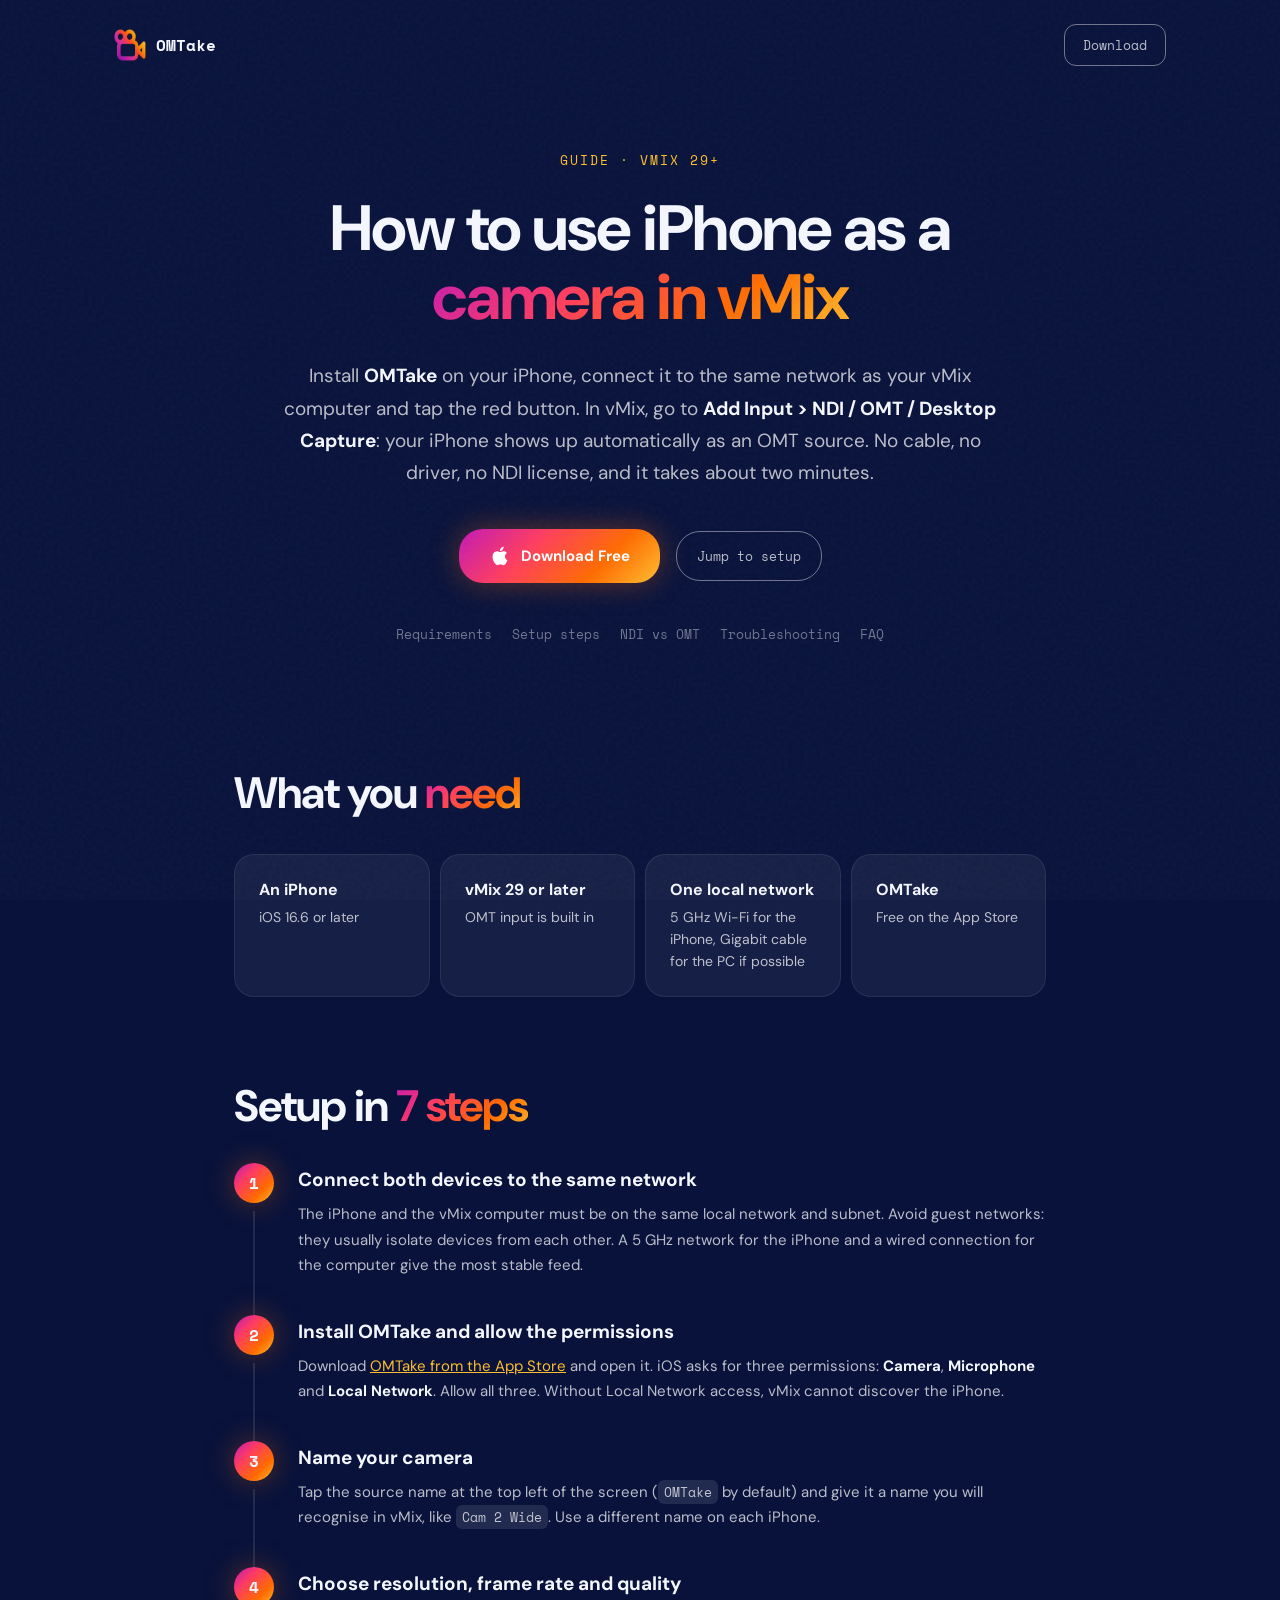
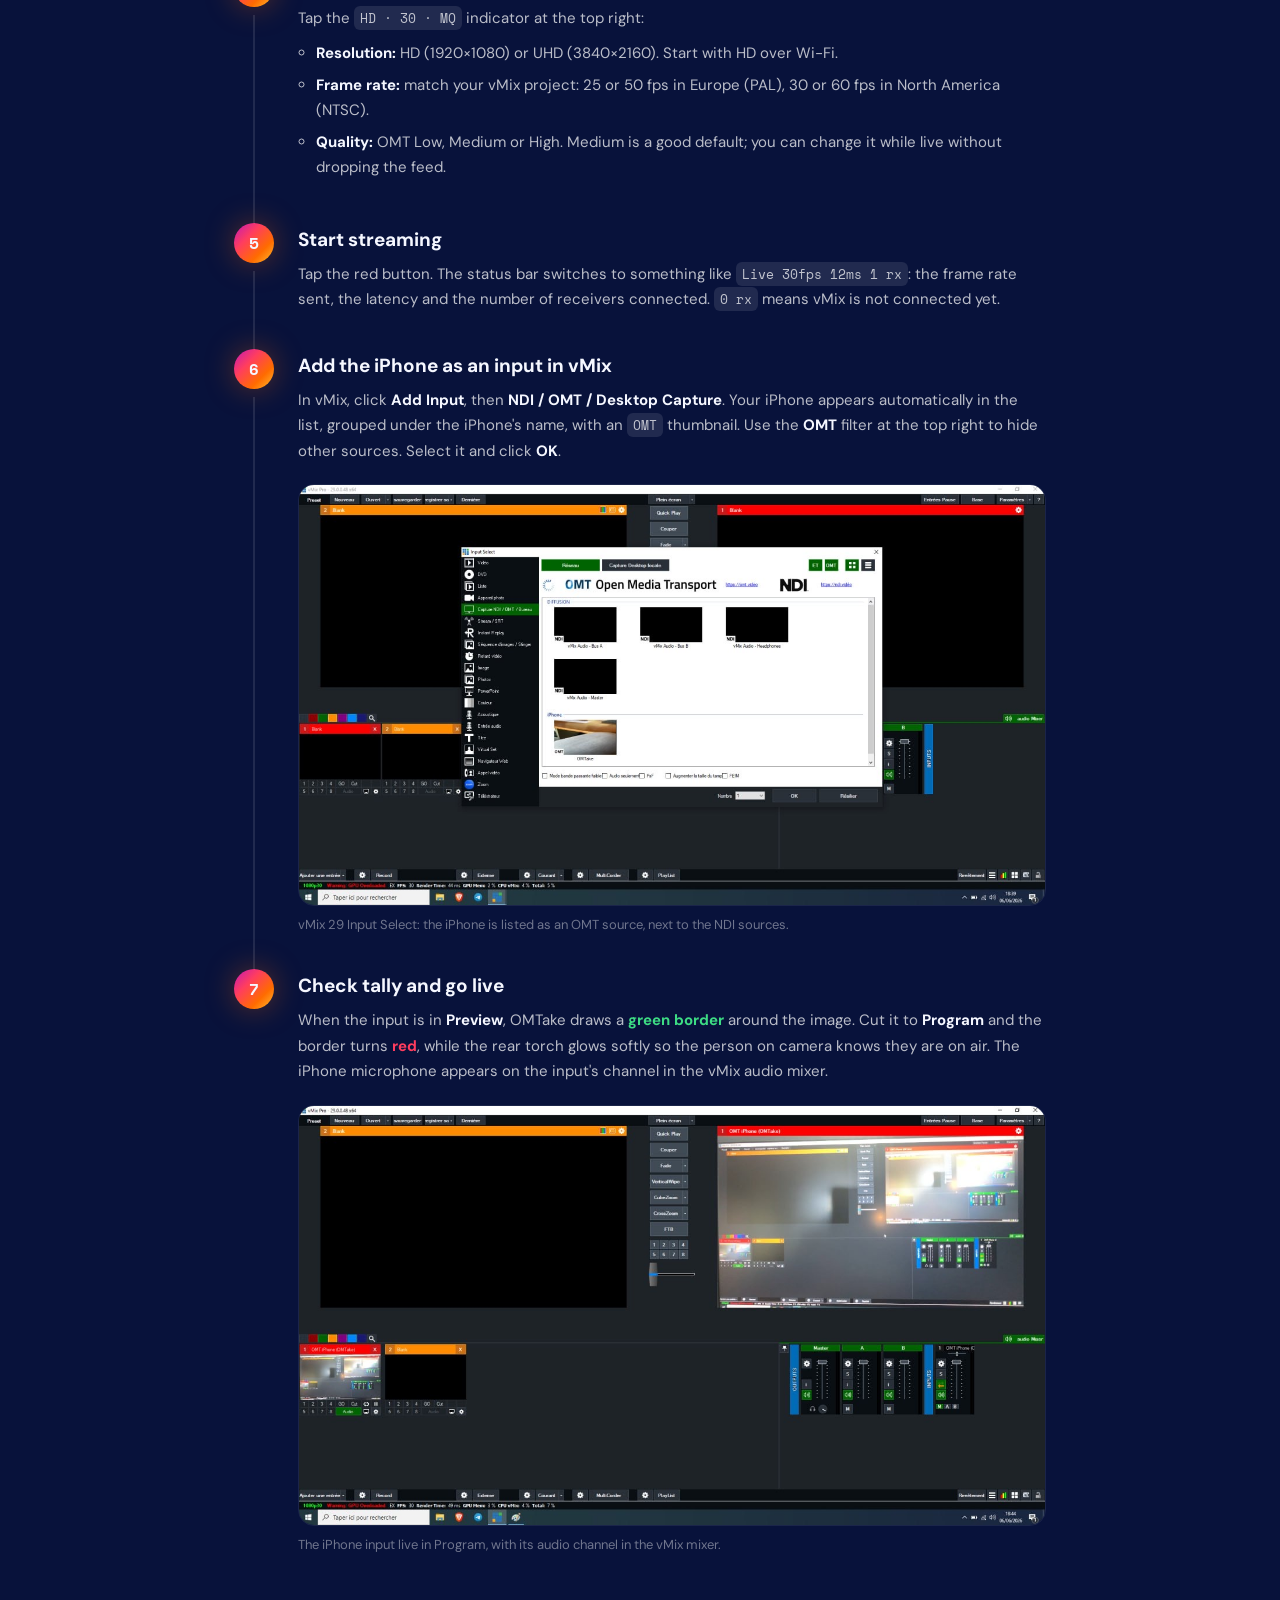
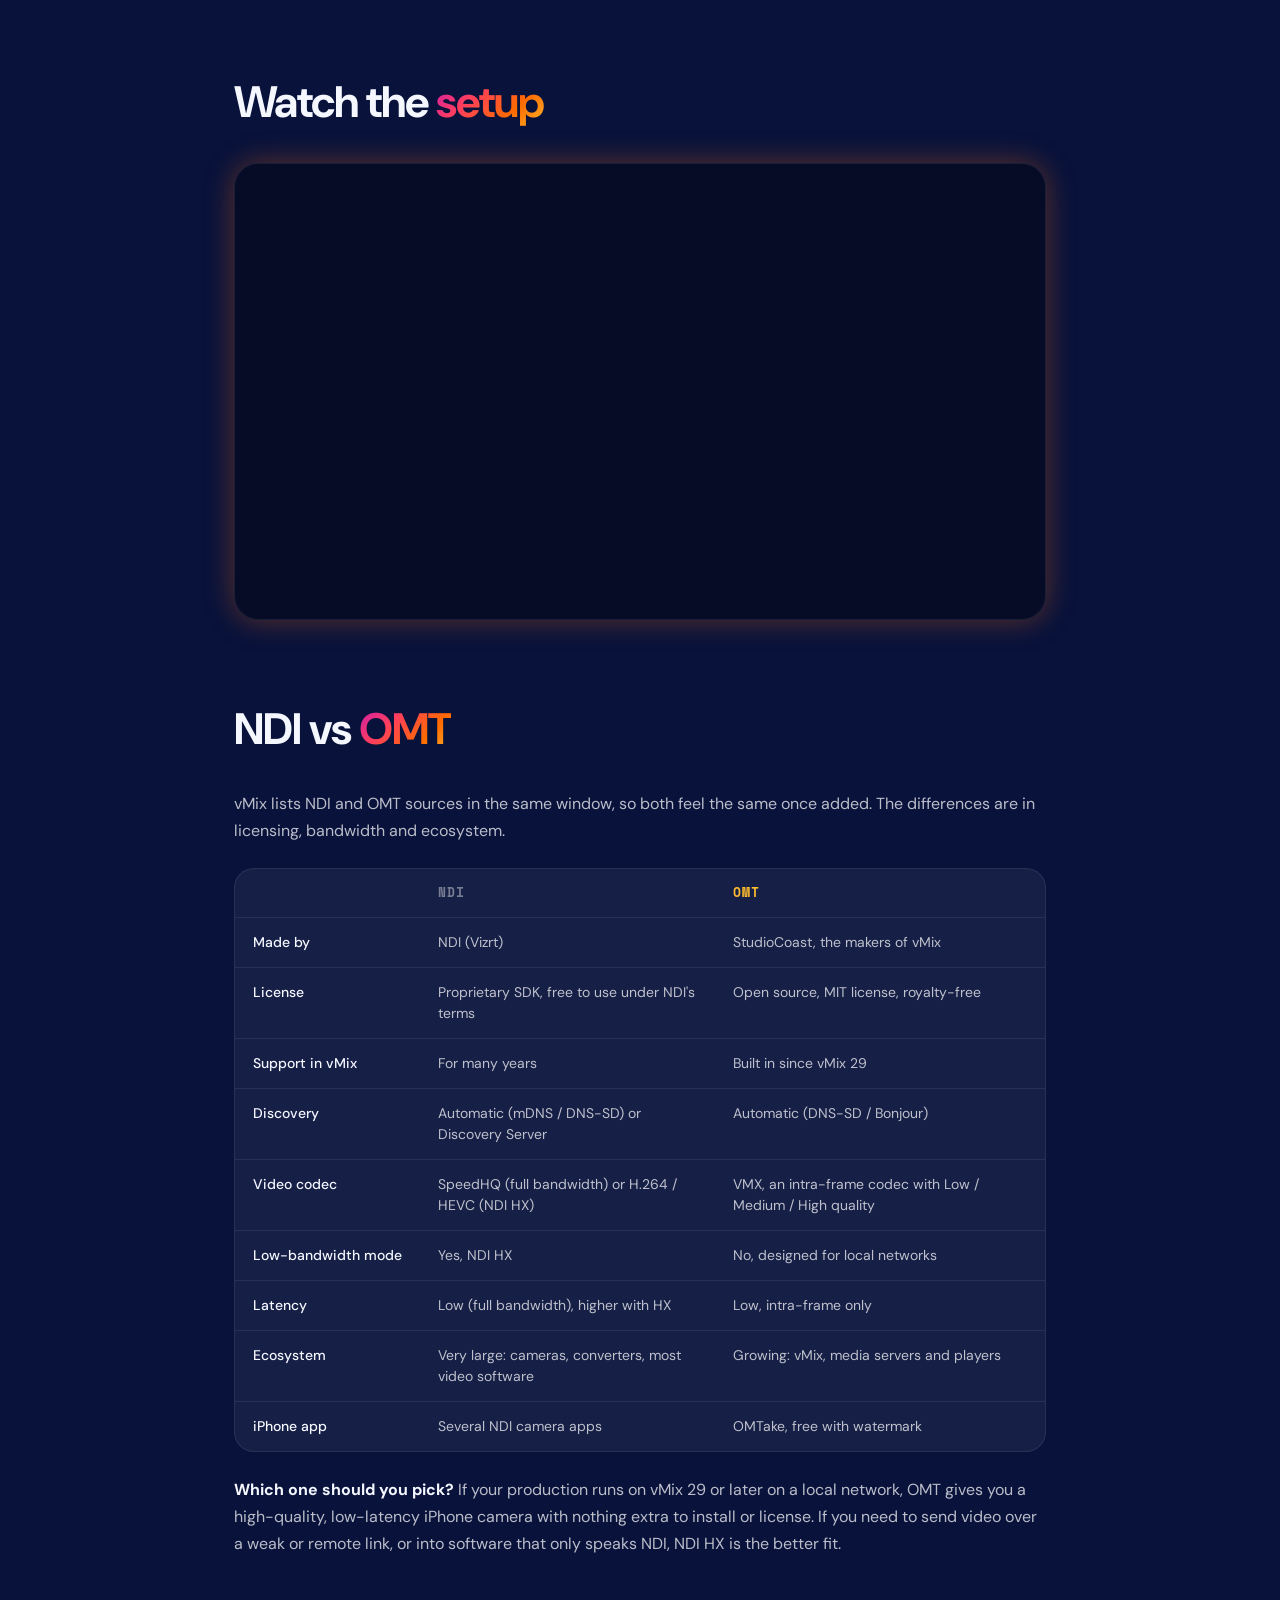
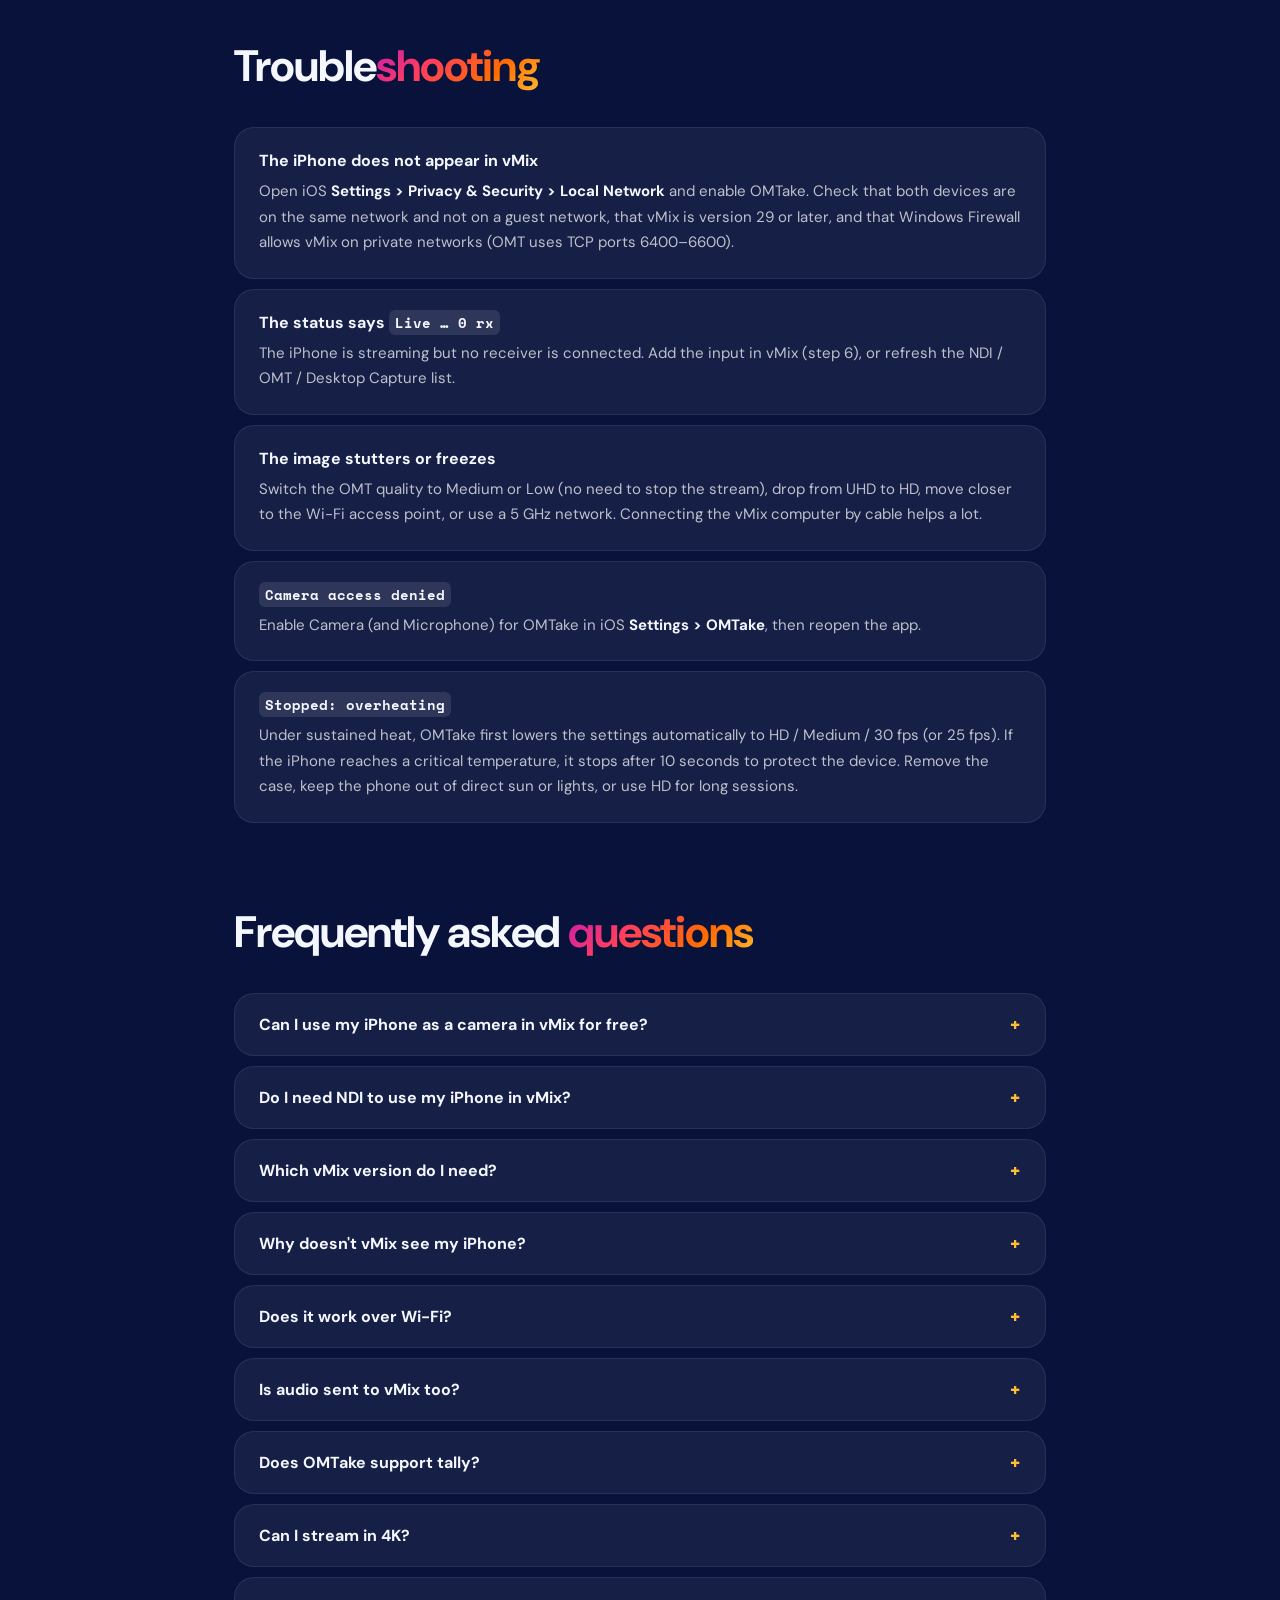
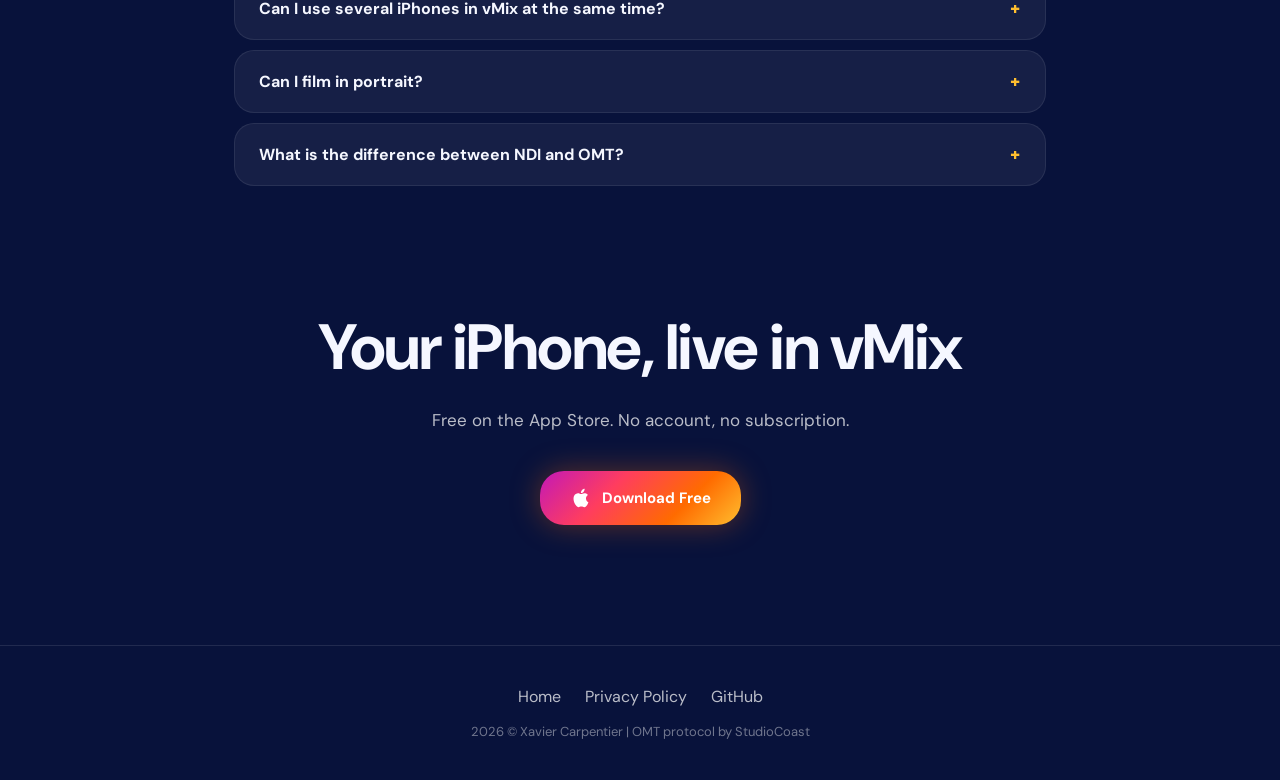
==== docs/how-to-use-iphone-as-camera-in-vmix/index.html @ b8e9586d "feat(seo): add 'how to use iPhone as a camera in vMix' guide page Setup steps, NDI vs OMT comparison" ====
<!DOCTYPE html>
<html lang="en">
<head>
    <meta charset="UTF-8">
    <meta name="viewport" content="width=device-width, initial-scale=1.0">
    <title>How to Use iPhone as a Camera in vMix (Wireless, OMT) — OMTake</title>
    <meta name="description" content="Step-by-step guide to use your iPhone as a wireless camera in vMix 29+ over OMT (Open Media Transport). Setup in 2 minutes, NDI vs OMT comparison, troubleshooting and FAQ.">
    <link rel="canonical" href="https://omtake.app/how-to-use-iphone-as-camera-in-vmix/">
    <link id="favicon" rel="icon" href="../icon_dark.png" type="image/png">

    <!-- Open Graph — LinkedIn, Facebook, WhatsApp, Slack. These crawlers do not
         execute JavaScript, so the tags must stay in the served HTML. -->
    <meta property="og:type" content="article">
    <meta property="og:site_name" content="OMTake">
    <meta property="og:locale" content="en_US">
    <meta property="og:url" content="https://omtake.app/how-to-use-iphone-as-camera-in-vmix/">
    <meta property="og:title" content="How to use iPhone as a camera in vMix">
    <meta property="og:description" content="Turn your iPhone into a wireless vMix camera over OMT in 2 minutes. Setup steps, NDI vs OMT comparison, troubleshooting and FAQ.">
    <meta property="og:image" content="https://omtake.app/images/vmix-add-input-omtake.jpg">
    <meta property="og:image:type" content="image/jpeg">
    <meta property="og:image:width" content="1280">
    <meta property="og:image:height" content="720">
    <meta property="og:image:alt" content="The vMix Input Select window listing the iPhone as an OMT source named OMTake.">

    <!-- Twitter / X -->
    <meta name="twitter:card" content="summary_large_image">
    <meta name="twitter:title" content="How to use iPhone as a camera in vMix">
    <meta name="twitter:description" content="Turn your iPhone into a wireless vMix camera over OMT in 2 minutes. Setup steps, NDI vs OMT comparison, troubleshooting and FAQ.">
    <meta name="twitter:image" content="https://omtake.app/images/vmix-add-input-omtake.jpg">
    <meta name="twitter:image:alt" content="The vMix Input Select window listing the iPhone as an OMT source named OMTake.">

    <link rel="preconnect" href="https://fonts.googleapis.com">
    <link href="https://fonts.googleapis.com/css2?family=DM+Sans:ital,wght@0,400;0,500;0,700&family=Space+Mono:wght@400;700&display=swap" rel="stylesheet">
    <link rel="stylesheet" href="../styles.css">

    <script type="application/ld+json">
    {
        "@context": "https://schema.org",
        "@graph": [
            {
                "@type": "HowTo",
                "name": "How to use iPhone as a camera in vMix",
                "description": "Use an iPhone as a wireless camera input in vMix 29 or later with the OMTake app and the OMT (Open Media Transport) protocol.",
                "totalTime": "PT2M",
                "supply": [
                    { "@type": "HowToSupply", "name": "iPhone running iOS 16.6 or later" },
                    { "@type": "HowToSupply", "name": "Windows PC running vMix 29 or later" },
                    { "@type": "HowToSupply", "name": "A local network shared by both devices" }
                ],
                "tool": [
                    { "@type": "HowToTool", "name": "OMTake (free on the App Store)" }
                ],
                "step": [
                    { "@type": "HowToStep", "position": 1, "name": "Connect both devices to the same network", "text": "Put the iPhone and the vMix computer on the same local network. Use 5 GHz Wi-Fi for the iPhone and, ideally, a wired Gigabit connection for the computer." },
                    { "@type": "HowToStep", "position": 2, "name": "Install OMTake and allow permissions", "text": "Install OMTake from the App Store, open it and allow Camera, Microphone and Local Network access. Local Network access is required for vMix to see the iPhone." },
                    { "@type": "HowToStep", "position": 3, "name": "Name your camera", "text": "Tap the source name at the top left (OMTake by default) and give each iPhone a unique name, such as Cam 2 Wide." },
                    { "@type": "HowToStep", "position": 4, "name": "Choose resolution, frame rate and quality", "text": "Tap the HD · 30 · MQ indicator to pick HD or UHD, the frame rate matching your vMix project (25, 30, 50 or 60 fps), and the OMT quality (Low, Medium or High)." },
                    { "@type": "HowToStep", "position": 5, "name": "Start streaming", "text": "Tap the red button. The status bar shows Live with the current frame rate, latency and number of connected receivers." },
                    { "@type": "HowToStep", "position": 6, "name": "Add the iPhone as an input in vMix", "text": "In vMix, click Add Input, then NDI / OMT / Desktop Capture. The iPhone appears automatically as an OMT source under the iPhone's name. Select it and click OK." },
                    { "@type": "HowToStep", "position": 7, "name": "Check tally", "text": "Put the input in Preview: the iPhone shows a green border. Cut it to Program: the border turns red and the rear torch glows softly so the talent knows they are on air." }
                ]
            },
            {
                "@type": "FAQPage",
                "mainEntity": [
                    { "@type": "Question", "name": "Can I use my iPhone as a camera in vMix for free?", "acceptedAnswer": { "@type": "Answer", "text": "Yes. OMTake is free on the App Store with a small watermark, and OMT support is built into vMix 29 or later, so no extra driver or NDI tools are needed. A one-time €9.99 purchase removes the watermark." } },
                    { "@type": "Question", "name": "Do I need NDI to use my iPhone in vMix?", "acceptedAnswer": { "@type": "Answer", "text": "No. OMTake uses OMT (Open Media Transport), an open-source protocol built into vMix 29 and later. You add it from the same NDI / OMT / Desktop Capture menu, but nothing NDI-related needs to be installed." } },
                    { "@type": "Question", "name": "Which vMix version do I need?", "acceptedAnswer": { "@type": "Answer", "text": "vMix 29 or later. OMT input support arrived in vMix 29; earlier versions only list NDI sources." } },
                    { "@type": "Question", "name": "Why doesn't vMix see my iPhone?", "acceptedAnswer": { "@type": "Answer", "text": "In most cases Local Network access was denied for OMTake. Enable it in iOS Settings > Privacy & Security > Local Network. Also check that both devices are on the same network (not a guest network with client isolation), that vMix is version 29 or later, and that Windows Firewall allows vMix on private networks." } },
                    { "@type": "Question", "name": "Does it work over Wi-Fi?", "acceptedAnswer": { "@type": "Answer", "text": "Yes, OMTake streams over Wi-Fi. For a stable feed use a 5 GHz (or 6 GHz) network, keep the iPhone close to the access point, and connect the vMix computer with a cable. OMT is a high-quality, low-latency format, so it needs more bandwidth than compressed streaming." } },
                    { "@type": "Question", "name": "Is audio sent to vMix too?", "acceptedAnswer": { "@type": "Answer", "text": "Yes. The iPhone microphone is sent with the video and appears on the input's channel in the vMix audio mixer. You can mute it from the app." } },
                    { "@type": "Question", "name": "Does OMTake support tally?", "acceptedAnswer": { "@type": "Answer", "text": "Yes. The image gets a green border when the input is in Preview and a red border when it is in Program. In Program the rear torch also lights up at low intensity." } },
                    { "@type": "Question", "name": "Can I stream in 4K?", "acceptedAnswer": { "@type": "Answer", "text": "Yes, OMTake can send UHD (3840×2160) at 25, 30, 50 or 60 fps, plus a 24 fps cinema mode. HD (1920×1080) is recommended over Wi-Fi and for long sessions because it uses less bandwidth and keeps the iPhone cooler." } },
                    { "@type": "Question", "name": "Can I use several iPhones in vMix at the same time?", "acceptedAnswer": { "@type": "Answer", "text": "Yes. Install OMTake on each iPhone and give each one a unique source name. Every iPhone appears as its own OMT source in vMix." } },
                    { "@type": "Question", "name": "What is the difference between NDI and OMT?", "acceptedAnswer": { "@type": "Answer", "text": "Both are IP video protocols with automatic discovery on the local network. NDI is a proprietary SDK with a large ecosystem and a compressed HX mode for low bandwidth. OMT is open source under the MIT license, made by the vMix team, royalty-free and built into vMix 29 and later." } }
                ]
            },
            {
                "@type": "SoftwareApplication",
                "name": "OMTake",
                "operatingSystem": "iOS 16.6 or later",
                "applicationCategory": "MultimediaApplication",
                "url": "https://omtake.app/",
                "downloadUrl": "https://apps.apple.com/app/omtake/id6767678547",
                "offers": { "@type": "Offer", "price": "0", "priceCurrency": "EUR" }
            }
        ]
    }
    </script>
</head>
<body>

    <nav class="topnav">
        <a href="../" class="topnav-brand">
            <img src="../icon.png" alt="" width="32" height="32">
            OMTake
        </a>
        <a href="https://apps.apple.com/app/omtake/id6767678547" class="topnav-cta" target="blank">Download</a>
    </nav>

    <header class="guide-hero">
        <div class="guide-kicker">Guide · vMix 29+</div>
        <h1>How to use iPhone as a <span>camera in vMix</span></h1>
        <p class="guide-answer">
            Install <strong>OMTake</strong> on your iPhone, connect it to the same network as your vMix computer and tap the red button.
            In vMix, go to <strong>Add Input &gt; NDI / OMT / Desktop Capture</strong>: your iPhone shows up automatically as an OMT source.
            No cable, no driver, no NDI license, and it takes about two minutes.
        </p>
        <div class="cta-row guide-cta">
            <a href="https://apps.apple.com/app/omtake/id6767678547" class="cta-appstore" target="blank">
                <svg viewBox="0 0 24 24" fill="currentColor"><path d="M18.71 19.5c-.83 1.24-1.71 2.45-3.05 2.47-1.34.03-1.77-.79-3.29-.79-1.53 0-2 .77-3.27.82-1.31.05-2.3-1.32-3.14-2.53C4.25 17 2.94 12.45 4.7 9.39c.87-1.52 2.43-2.48 4.12-2.51 1.28-.02 2.5.87 3.29.87.78 0 2.26-1.07 3.8-.91.65.03 2.47.26 3.64 1.98-.09.06-2.17 1.28-2.15 3.81.03 3.02 2.65 4.03 2.68 4.04-.03.07-.42 1.44-1.38 2.83M13 3.5c.73-.83 1.94-1.46 2.94-1.5.13 1.17-.34 2.35-1.04 3.19-.69.85-1.83 1.51-2.95 1.42-.15-1.15.41-2.35 1.05-3.11z"/></svg>
                Download Free
            </a>
            <a href="#setup" class="cta-secondary">Jump to setup</a>
        </div>
        <ul class="guide-toc">
            <li><a href="#requirements">Requirements</a></li>
            <li><a href="#setup">Setup steps</a></li>
            <li><a href="#ndi-vs-omt">NDI vs OMT</a></li>
            <li><a href="#troubleshooting">Troubleshooting</a></li>
            <li><a href="#faq">FAQ</a></li>
        </ul>
    </header>

    <main class="guide">

        <section id="requirements" class="guide-section">
            <h2>What you <span>need</span></h2>
            <ul class="req-grid">
                <li><strong>An iPhone</strong><span>iOS 16.6 or later</span></li>
                <li><strong>vMix 29 or later</strong><span>OMT input is built in</span></li>
                <li><strong>One local network</strong><span>5 GHz Wi-Fi for the iPhone, Gigabit cable for the PC if possible</span></li>
                <li><strong>OMTake</strong><span>Free on the App Store</span></li>
            </ul>
        </section>

        <section id="setup" class="guide-section">
            <h2>Setup in <span>7 steps</span></h2>
            <ol class="steps">
                <li>
                    <h3>Connect both devices to the same network</h3>
                    <p>The iPhone and the vMix computer must be on the same local network and subnet. Avoid guest networks: they usually isolate devices from each other. A 5 GHz network for the iPhone and a wired connection for the computer give the most stable feed.</p>
                </li>
                <li>
                    <h3>Install OMTake and allow the permissions</h3>
                    <p>Download <a href="https://apps.apple.com/app/omtake/id6767678547" target="blank">OMTake from the App Store</a> and open it. iOS asks for three permissions: <strong>Camera</strong>, <strong>Microphone</strong> and <strong>Local Network</strong>. Allow all three. Without Local Network access, vMix cannot discover the iPhone.</p>
                </li>
                <li>
                    <h3>Name your camera</h3>
                    <p>Tap the source name at the top left of the screen (<code>OMTake</code> by default) and give it a name you will recognise in vMix, like <code>Cam 2 Wide</code>. Use a different name on each iPhone.</p>
                </li>
                <li>
                    <h3>Choose resolution, frame rate and quality</h3>
                    <p>Tap the <code>HD · 30 · MQ</code> indicator at the top right:</p>
                    <ul>
                        <li><strong>Resolution:</strong> HD (1920×1080) or UHD (3840×2160). Start with HD over Wi-Fi.</li>
                        <li><strong>Frame rate:</strong> match your vMix project: 25 or 50 fps in Europe (PAL), 30 or 60 fps in North America (NTSC).</li>
                        <li><strong>Quality:</strong> OMT Low, Medium or High. Medium is a good default; you can change it while live without dropping the feed.</li>
                    </ul>
                </li>
                <li>
                    <h3>Start streaming</h3>
                    <p>Tap the red button. The status bar switches to something like <code>Live 30fps 12ms 1 rx</code>: the frame rate sent, the latency and the number of receivers connected. <code>0 rx</code> means vMix is not connected yet.</p>
                </li>
                <li>
                    <h3>Add the iPhone as an input in vMix</h3>
                    <p>In vMix, click <strong>Add Input</strong>, then <strong>NDI / OMT / Desktop Capture</strong>. Your iPhone appears automatically in the list, grouped under the iPhone's name, with an <code>OMT</code> thumbnail. Use the <strong>OMT</strong> filter at the top right to hide other sources. Select it and click <strong>OK</strong>.</p>
                    <figure class="shot">
                        <img src="../images/vmix-add-input-omtake.jpg" width="1280" height="720" loading="lazy" alt="The vMix Input Select window on the NDI / OMT / Desktop Capture tab, with the iPhone listed as an OMT source named OMTake below the NDI sources.">
                        <figcaption>vMix 29 Input Select: the iPhone is listed as an OMT source, next to the NDI sources.</figcaption>
                    </figure>
                </li>
                <li>
                    <h3>Check tally and go live</h3>
                    <p>When the input is in <strong>Preview</strong>, OMTake draws a <span class="tally-green">green border</span> around the image. Cut it to <strong>Program</strong> and the border turns <span class="tally-red">red</span>, while the rear torch glows softly so the person on camera knows they are on air. The iPhone microphone appears on the input's channel in the vMix audio mixer.</p>
                    <figure class="shot">
                        <img src="../images/vmix-iphone-input-live.jpg" width="1280" height="720" loading="lazy" alt="vMix with the OMT iPhone input in Program, showing the live iPhone camera feed and its audio channel in the mixer.">
                        <figcaption>The iPhone input live in Program, with its audio channel in the vMix mixer.</figcaption>
                    </figure>
                </li>
            </ol>
        </section>

        <section class="guide-section">
            <h2>Watch the <span>setup</span></h2>
            <div class="video-frame">
                <iframe src="https://www.youtube-nocookie.com/embed/K84zS94XtDU"
                    title="OMTake demo: iPhone as a camera in vMix"
                    loading="lazy"
                    allow="accelerometer; autoplay; clipboard-write; encrypted-media; gyroscope; picture-in-picture; web-share"
                    referrerpolicy="strict-origin-when-cross-origin"
                    allowfullscreen></iframe>
            </div>
        </section>

        <section id="ndi-vs-omt" class="guide-section">
            <h2>NDI vs <span>OMT</span></h2>
            <p class="section-intro">vMix lists NDI and OMT sources in the same window, so both feel the same once added. The differences are in licensing, bandwidth and ecosystem.</p>
            <div class="table-wrap">
                <table class="compare">
                    <thead>
                        <tr>
                            <th scope="col"></th>
                            <th scope="col">NDI</th>
                            <th scope="col">OMT</th>
                        </tr>
                    </thead>
                    <tbody>
                        <tr>
                            <th scope="row">Made by</th>
                            <td>NDI (Vizrt)</td>
                            <td>StudioCoast, the makers of vMix</td>
                        </tr>
                        <tr>
                            <th scope="row">License</th>
                            <td>Proprietary SDK, free to use under NDI's terms</td>
                            <td>Open source, MIT license, royalty-free</td>
                        </tr>
                        <tr>
                            <th scope="row">Support in vMix</th>
                            <td>For many years</td>
                            <td>Built in since vMix 29</td>
                        </tr>
                        <tr>
                            <th scope="row">Discovery</th>
                            <td>Automatic (mDNS / DNS-SD) or Discovery Server</td>
                            <td>Automatic (DNS-SD / Bonjour)</td>
                        </tr>
                        <tr>
                            <th scope="row">Video codec</th>
                            <td>SpeedHQ (full bandwidth) or H.264 / HEVC (NDI HX)</td>
                            <td>VMX, an intra-frame codec with Low / Medium / High quality</td>
                        </tr>
                        <tr>
                            <th scope="row">Low-bandwidth mode</th>
                            <td>Yes, NDI HX</td>
                            <td>No, designed for local networks</td>
                        </tr>
                        <tr>
                            <th scope="row">Latency</th>
                            <td>Low (full bandwidth), higher with HX</td>
                            <td>Low, intra-frame only</td>
                        </tr>
                        <tr>
                            <th scope="row">Ecosystem</th>
                            <td>Very large: cameras, converters, most video software</td>
                            <td>Growing: vMix, media servers and players</td>
                        </tr>
                        <tr>
                            <th scope="row">iPhone app</th>
                            <td>Several NDI camera apps</td>
                            <td>OMTake, free with watermark</td>
                        </tr>
                    </tbody>
                </table>
            </div>
            <p class="section-note"><strong>Which one should you pick?</strong> If your production runs on vMix 29 or later on a local network, OMT gives you a high-quality, low-latency iPhone camera with nothing extra to install or license. If you need to send video over a weak or remote link, or into software that only speaks NDI, NDI HX is the better fit.</p>
        </section>

        <section id="troubleshooting" class="guide-section">
            <h2>Trouble<span>shooting</span></h2>
            <dl class="trouble">
                <div>
                    <dt>The iPhone does not appear in vMix</dt>
                    <dd>Open iOS <strong>Settings &gt; Privacy &amp; Security &gt; Local Network</strong> and enable OMTake. Check that both devices are on the same network and not on a guest network, that vMix is version 29 or later, and that Windows Firewall allows vMix on private networks (OMT uses TCP ports 6400–6600).</dd>
                </div>
                <div>
                    <dt>The status says <code>Live … 0 rx</code></dt>
                    <dd>The iPhone is streaming but no receiver is connected. Add the input in vMix (step 6), or refresh the NDI / OMT / Desktop Capture list.</dd>
                </div>
                <div>
                    <dt>The image stutters or freezes</dt>
                    <dd>Switch the OMT quality to Medium or Low (no need to stop the stream), drop from UHD to HD, move closer to the Wi-Fi access point, or use a 5 GHz network. Connecting the vMix computer by cable helps a lot.</dd>
                </div>
                <div>
                    <dt><code>Camera access denied</code></dt>
                    <dd>Enable Camera (and Microphone) for OMTake in iOS <strong>Settings &gt; OMTake</strong>, then reopen the app.</dd>
                </div>
                <div>
                    <dt><code>Stopped: overheating</code></dt>
                    <dd>Under sustained heat, OMTake first lowers the settings automatically to HD / Medium / 30 fps (or 25 fps). If the iPhone reaches a critical temperature, it stops after 10 seconds to protect the device. Remove the case, keep the phone out of direct sun or lights, or use HD for long sessions.</dd>
                </div>
            </dl>
        </section>

        <section id="faq" class="guide-section">
            <h2>Frequently asked <span>questions</span></h2>
            <div class="faq">
                <details>
                    <summary>Can I use my iPhone as a camera in vMix for free?</summary>
                    <p>Yes. OMTake is free on the App Store with a small watermark, and OMT support is built into vMix 29 or later, so no extra driver or NDI tools are needed. A one-time €9.99 purchase removes the watermark.</p>
                </details>
                <details>
                    <summary>Do I need NDI to use my iPhone in vMix?</summary>
                    <p>No. OMTake uses OMT (Open Media Transport), an open-source protocol built into vMix 29 and later. You add it from the same NDI / OMT / Desktop Capture menu, but nothing NDI-related needs to be installed.</p>
                </details>
                <details>
                    <summary>Which vMix version do I need?</summary>
                    <p>vMix 29 or later. OMT input support arrived in vMix 29; earlier versions only list NDI sources.</p>
                </details>
                <details>
                    <summary>Why doesn't vMix see my iPhone?</summary>
                    <p>In most cases Local Network access was denied for OMTake. Enable it in iOS <strong>Settings &gt; Privacy &amp; Security &gt; Local Network</strong>. Also check that both devices are on the same network (not a guest network with client isolation), that vMix is version 29 or later, and that Windows Firewall allows vMix on private networks.</p>
                </details>
                <details>
                    <summary>Does it work over Wi-Fi?</summary>
                    <p>Yes, OMTake streams over Wi-Fi. For a stable feed use a 5 GHz (or 6 GHz) network, keep the iPhone close to the access point, and connect the vMix computer with a cable. OMT is a high-quality, low-latency format, so it needs more bandwidth than compressed streaming.</p>
                </details>
                <details>
                    <summary>Is audio sent to vMix too?</summary>
                    <p>Yes. The iPhone microphone is sent with the video and appears on the input's channel in the vMix audio mixer. You can mute it from the app.</p>
                </details>
                <details>
                    <summary>Does OMTake support tally?</summary>
                    <p>Yes. The image gets a green border when the input is in Preview and a red border when it is in Program. In Program the rear torch also lights up at low intensity.</p>
                </details>
                <details>
                    <summary>Can I stream in 4K?</summary>
                    <p>Yes, OMTake can send UHD (3840×2160) at 25, 30, 50 or 60 fps, plus a 24 fps cinema mode. HD (1920×1080) is recommended over Wi-Fi and for long sessions because it uses less bandwidth and keeps the iPhone cooler.</p>
                </details>
                <details>
                    <summary>Can I use several iPhones in vMix at the same time?</summary>
                    <p>Yes. Install OMTake on each iPhone and give each one a unique source name. Every iPhone appears as its own OMT source in vMix.</p>
                </details>
                <details>
                    <summary>Can I film in portrait?</summary>
                    <p>Yes. OMTake works in portrait and landscape and tells vMix the orientation. In portrait, the image is sent in a 16:9 frame with black bars on the sides.</p>
                </details>
                <details>
                    <summary>What is the difference between NDI and OMT?</summary>
                    <p>Both are IP video protocols with automatic discovery on the local network. NDI is a proprietary SDK with a large ecosystem and a compressed HX mode for low bandwidth. OMT is open source under the MIT license, made by the vMix team, royalty-free and built into vMix 29 and later. See the <a href="#ndi-vs-omt">full comparison</a>.</p>
                </details>
            </div>
        </section>

    </main>

    <section class="footer-cta">
        <h2>Your iPhone, live in vMix</h2>
        <p>Free on the App Store. No account, no subscription.</p>
        <a href="https://apps.apple.com/app/omtake/id6767678547" class="cta-appstore" target="blank">
            <svg viewBox="0 0 24 24" fill="currentColor"><path d="M18.71 19.5c-.83 1.24-1.71 2.45-3.05 2.47-1.34.03-1.77-.79-3.29-.79-1.53 0-2 .77-3.27.82-1.31.05-2.3-1.32-3.14-2.53C4.25 17 2.94 12.45 4.7 9.39c.87-1.52 2.43-2.48 4.12-2.51 1.28-.02 2.5.87 3.29.87.78 0 2.26-1.07 3.8-.91.65.03 2.47.26 3.64 1.98-.09.06-2.17 1.28-2.15 3.81.03 3.02 2.65 4.03 2.68 4.04-.03.07-.42 1.44-1.38 2.83M13 3.5c.73-.83 1.94-1.46 2.94-1.5.13 1.17-.34 2.35-1.04 3.19-.69.85-1.83 1.51-2.95 1.42-.15-1.15.41-2.35 1.05-3.11z"/></svg>
            Download Free
        </a>
    </section>

    <footer>
        <div class="footer-links">
            <a href="../">Home</a>
            <a href="../privacy.html">Privacy Policy</a>
            <a href="https://github.com/xcarpentier/omtake">GitHub</a>
        </div>
        <p>2026 &copy; Xavier Carpentier | OMT protocol by StudioCoast</p>
    </footer>

</body>
</html>
---- docs/styles.css ----
:root {
    --bg: #08123b;
    --bg-dark: #060c26;

    --surface: rgba(255,255,255,0.06);
    --surface-2: rgba(255,255,255,0.10);

    --primary: #ff3d5f;
    --secondary: #ff8a00;
    --accent: #ffbe2f;
    --purple: #c218b8;

    --gradient:
        linear-gradient(
            135deg,
            #c218b8 0%,
            #ff3d5f 35%,
            #ff6b00 70%,
            #ffbe2f 100%
        );

    --glow:
        0 0 30px rgba(255, 107, 0, 0.35);

    --white: #f5f7ff;

    --gray: rgba(255,255,255,0.72);
    --gray-dim: rgba(255,255,255,0.42);

    --border: rgba(255,255,255,0.08);

    --font-body: 'DM Sans', sans-serif;
    --font-mono: 'Space Mono', monospace;
}

* { margin: 0; padding: 0; box-sizing: border-box; }

head {
    opacity: 0.5;
}

body {
    background:linear-gradient(180deg, var(--bg) 0%, var(--bg-dark) 100%);

    color: var(--white);
    font-family: var(--font-body);
    overflow-x: hidden;
    -webkit-font-smoothing: antialiased;
}

/* Grain overlay */
body::after {
    content: '';
    position: fixed;
    top: 0; left: 0; right: 0; bottom: 0;
    background-image: url("data:image/svg+xml,%3Csvg viewBox='0 0 256 256' xmlns='http://www.w3.org/2000/svg'%3E%3Cfilter id='n'%3E%3CfeTurbulence type='fractalNoise' baseFrequency='0.9' numOctaves='4' stitchTiles='stitch'/%3E%3C/filter%3E%3Crect width='100%25' height='100%25' filter='url(%23n)' opacity='0.04'/%3E%3C/svg%3E");
    pointer-events: none;
    z-index: 9999;
}

/* Mobile/modal overflow fixes ------------------------------------------- */
/* Ensure no horizontal scrolling is introduced by the contact modal */
html, body {
    max-width: 100%;
    overflow-x: hidden;
}

.modal-overlay {
    /* Prevent the overlay from creating horizontal scroll */
    overflow-x: hidden;
    -webkit-overflow-scrolling: touch;
}

.modal {
    /* Respect viewport padding from the overlay and never exceed it */
    width: min(100%, 540px);
    max-width: calc(100% - 48px);
    box-sizing: border-box;
    word-break: break-word;
}

.contact-form input,
.contact-form textarea {
    /* Allow inputs to shrink inside flex/constraint containers */
    min-width: 0;
}

/* Limit decorative large pseudo-elements to viewport to avoid overflow */
.hero::before,
.footer-cta::before {
    max-width: 100vw;
    left: 50%;
    transform: translateX(-50%) translateY(-50%);
}


/* Hero */
.hero {
    min-height: 100vh;
    display: flex;
    flex-direction: column;
    align-items: center;
    justify-content: center;
    padding: 100px 50px;
    position: relative;
}

.hero::before {
    content: '';
    position: absolute;
    inset: auto;
    top: 50%;
    left: 50%;
    transform: translate(-50%, -50%);
    width: 900px;
    height: 900px;

    filter: blur(40px);

    pointer-events: none;
    z-index: -1;
}

@keyframes pulse {
    from { opacity: 0.4; transform: translateX(-50%) scale(1); }
    to { opacity: 0.7; transform: translateX(-50%) scale(1.1); }
}

.hero-logo {
    width: 220px;
    margin-bottom: 36px;

    filter:
        drop-shadow(0 0 30px rgba(255,138,0,0.35));

    animation: floatLogo 1.9s ease-in-out infinite;
}

@keyframes floatLogo {
    0% { transform: translateY(0px); }
    50% { transform: translateY(-10px); }
    100% { transform: translateY(0px); }
}

.badge {
    font-family: var(--font-mono);
    font-size: 22px;
    letter-spacing: 2px;
    text-transform: uppercase;
    color: var(--yellow);
    border: 1px solid var(--yellow);
    padding: 6px 16px;
    border-radius: 2px;
    margin-bottom: 40px;
    opacity: 0;
    animation: fadeUp 0.8s ease forwards 0.2s;
}

.hero h1 {
    font-size: clamp(48px, 8vw, 96px);
    font-weight: 700;
    text-align: center;
    line-height: 1.05;
    letter-spacing: -2px;
    margin-bottom: 24px;
    opacity: 0;
    animation: fadeUp 0.8s ease forwards 0.4s;
    position: relative;
    z-index: 0;
}

.hero h1 span {
    position: relative;
    display: inline-block;

    background: var(--gradient);

    background-clip: text;
    -webkit-background-clip: text;
    -webkit-text-fill-color: transparent;
}

.hero p.subtitle {
    font-size: clamp(16px, 2.5vw, 22px);
    color: var(--gray);
    text-align: center;
    max-width: 560px;
    line-height: 1.6;
    margin-bottom: 48px;
    opacity: 0;
    animation: fadeUp 0.8s ease forwards 0.6s;
}

.cta-row {
    display: flex;
    gap: 16px;
    align-items: center;
    flex-wrap: wrap;
    justify-content: center;
    opacity: 0;
    animation: fadeUp 0.8s ease forwards 0.8s;
}

.cta-appstore {
    display: inline-flex;
    align-items: center;
    gap: 10px;

    background: var(--gradient);

    color: white;
    font-weight: 700;
    font-size: 15px;

    padding: 16px 30px;

    border-radius: 18px;

    text-decoration: none;

    box-shadow: var(--glow);

    transition:
        transform 0.25s ease,
        box-shadow 0.25s ease,
        opacity 0.25s ease;
}

.cta-appstore:hover {
    transform: translateY(-3px) scale(1.02);

    box-shadow:
        0 0 40px rgba(255,138,0,0.35),
        0 0 80px rgba(255,61,95,0.18);
}

.cta-appstore svg { width: 22px; height: 22px; }

.cta-secondary {
    font-family: var(--font-mono);
    font-size: 13px;
    color: var(--gray);
    text-decoration: none;
    padding: 14px 20px;
    border: 1px solid var(--gray-dim);
    border-radius: 12px;
    transition: border-color 0.2s, color 0.2s;
}

.cta-secondary:hover {
    border-color: var(--white);
    color: var(--white);
}

.hero-price {
    font-family: var(--font-mono);
    font-size: 13px;
    color: var(--gray-dim);
    margin-top: 16px;
    opacity: 0;
    animation: fadeUp 0.8s ease forwards 1s;
}


/* Features */

.features {
    padding: 120px 24px;
    max-width: 1100px;
    margin: 0 auto;
}

.feature {
    background: var(--surface);

    border: 1px solid var(--border);

    backdrop-filter: blur(14px);

    padding: 40px 32px;

    border-radius: 28px;

    transition:
        transform 0.25s ease,
        background 0.25s ease,
        border-color 0.25s ease;
}

.features-label {
    font-family: var(--font-mono);
    font-size: 20px;
    letter-spacing: 2px;
    text-transform: uppercase;
    color: var(--red);
    margin-bottom: 48px;
}

.features-grid {
    display: grid;
    grid-template-columns: repeat(auto-fit, minmax(300px, 1fr));
    gap: 10px;
}

.feature {
    background: var(--surface);
    padding: 40px 32px;
    transition:
        transform 0.4s ease,
        background 0.2s ease,
        border-color 0.1s ease;
}

.feature:hover {
    transform: translateY(-6px) scale(1.03);
    background: var(--surface-2);
    border-color: rgba(255,255,255,0.18);
}

.feature-icon {
    font-size: 28px;
    margin-bottom: 20px;
    display: block;
}

.feature h3 {
    font-size: 18px;
    font-weight: 700;
    margin-bottom: 10px;
    letter-spacing: -0.3px;
}

.feature p {
    font-size: 14px;
    color: var(--gray);
    line-height: 1.7;
}

/* Specs strip */
.specs {
    margin: 0 50px;
    border-radius: 32px;

    background: rgba(255,255,255,0.04);

    border: 1px solid rgba(255,255,255,0.08);

    backdrop-filter: blur(12px);

    padding: 60px 24px;
}

.specs-inner {
    max-width: 1100px;
    margin: 0 auto;
    display: flex;
    justify-content: space-between;
    flex-wrap: wrap;
    gap: 40px;
}

.spec {
    text-align: center;
    flex: 1;
    min-width: 120px;
}

.spec-value {
    font-family: var(--font-mono);
    font-size: clamp(28px, 4vw, 42px);
    font-weight: 700;
    letter-spacing: -1px;
    color: var(--white);
}

.spec-label {
    font-size: 12px;
    color: var(--gray-dim);
    text-transform: uppercase;
    letter-spacing: 1.5px;
    margin-top: 8px;
}

/* Video section */
.video {
    padding: 120px 24px 0;
    max-width: 900px;
    margin: 0 auto;
    text-align: center;
}

.video h2 {
    font-size: clamp(32px, 5vw, 52px);
    font-weight: 700;
    letter-spacing: -1px;
    margin-bottom: 48px;
}

.video h2 span {
    background: var(--gradient);
    background-clip: text;
    -webkit-background-clip: text;
    -webkit-text-fill-color: transparent;
}

.video-frame {
    position: relative;
    aspect-ratio: 16 / 9;
    border-radius: 24px;
    overflow: hidden;
    border: 1px solid var(--border);
    background: var(--bg-dark);
    box-shadow: var(--glow);
}

.video-frame iframe {
    position: absolute;
    inset: 0;
    width: 100%;
    height: 100%;
    border: 0;
}

/* Protocol section */
.protocol {
    padding: 120px 24px;
    max-width: 800px;
    margin: 0 auto;
    text-align: center;
}

.protocol h2 {
    font-size: clamp(32px, 5vw, 52px);
    font-weight: 700;
    letter-spacing: -1px;
    margin-bottom: 24px;
}

.protocol p {
    font-size: 17px;
    color: var(--gray);
    line-height: 1.8;
    max-width: 600px;
    margin: 0 auto 40px;
}

.protocol-badges {
    text-decoration: none!important;
    display: flex;
    gap: 12px;
    justify-content: center;
    flex-wrap: wrap;
}

.protocol-badge {
    background:var(--bg);
    font-family: var(--font-mono);
    font-size: 12px;
    color: var(--gray);
    border: 1px solid var(--surface-2);
    padding: 8px 16px;
}

.protocol-badge:hover {
    border: 0.6px solid white;
    transform:
        scale(1.03);
    opacity:1;
    
    transition:
        transform 0.4s ease,
        opacity 0.4s ease,
        border 0.4s ease;
}

/* Tally section */
.tally {
    display: flex;
    justify-content: center;
    padding: 80px 24px 120px;
    max-width: 1000px;
    margin: 0 auto;
}

.tally-card {
    max-width: 500px;
    padding: 60px 40px;

    text-align: center;

    background: rgba(255,255,255,0.05);

    border: 1px solid rgba(255,255,255,0.08);

    backdrop-filter: blur(12px);
}


.tally-card h3 {
    font-family: var(--font-mono);
    font-size: 14px;
    letter-spacing: 2px;
    text-transform: uppercase;
    margin-bottom: 12px;
}

.tally-card p {
    font-size: 14px;
    color: var(--gray);
    line-height: 1.7;
}

.tally-card {
    border: 1px solid rgba(168, 54, 54, 0.72);
    box-shadow: 0 0 30px rgba(168, 54, 54, 0.32);
}

.program p span {
    color: rgba(168, 54, 54, 0.72);
}

.feature,
.specs,
.protocol-badge,
.cta-secondary,
.cta-appstore,
.tally-card {
    border-radius: 24px;
}

/* Footer CTA */
.footer-cta {
    padding: 120px 24px;
    text-align: center;
    position: relative;
}

.footer-cta::before {
    content: '';
    position: absolute;
    bottom: 0;
    left: 50%;
    transform: translateX(-50%);
    width: 500px;
    height: 400px;
    background: radial-gradient(circle, var(--red-glow) 0%, transparent 70%);
    pointer-events: none;
    opacity: 0.3;
}

.footer-cta h2 {
    font-size: clamp(36px, 6vw, 64px);
    font-weight: 700;
    letter-spacing: -1.5px;
    margin-bottom: 20px;
}

.footer-cta p {
    color: var(--gray);
    font-size: 17px;
    margin-bottom: 40px;
}

/* Footer */
footer {
    border-top: 1px solid var(--surface-2);
    padding: 40px 24px;
    text-align: center;
}

footer p {
    font-size: 13px;
    color: var(--gray-dim);
}

.footer-links label,
footer a {
    color: var(--gray);
    text-decoration: none;
}

footer a:hover,
.footer-links label:hover {
    color: var(--white);
}

.modal-toggle {
    display: none;
}

.modal-overlay {
    position: fixed;
    inset: 0;
    display: flex;
    align-items: center;
    justify-content: center;
    padding: 24px;
    background: rgba(8, 18, 59, 0.88);
    backdrop-filter: blur(12px);
    opacity: 0;
    pointer-events: none;
    transition: opacity 0.25s ease;
    z-index: 1000;
}

.modal-toggle:checked + .modal-overlay {
    opacity: 1;
    pointer-events: auto;
}

.modal-backdrop {
    position: absolute;
    inset: 0;
    cursor: pointer;
}

.modal {
    position: relative;
    width: min(100%, 540px);
    background: rgba(8, 18, 59, 0.96);
    border: 1px solid rgba(255, 255, 255, 0.08);
    border-radius: 28px;
    padding: 32px;
    box-shadow: 0 30px 80px rgba(0, 0, 0, 0.35);
    z-index: 1;
}

.modal-header {
    display: flex;
    justify-content: space-between;
    align-items: center;
    gap: 16px;
    margin-bottom: 24px;
}

.modal-header h3 {
    margin: 0;
    font-size: clamp(20px, 3vw, 26px);
}

.modal-close {
    display: inline-flex;
    align-items: center;
    justify-content: center;
    width: 40px;
    height: 40px;
    font-size: 24px;
    color: var(--gray);
    cursor: pointer;
    transition: color 0.2s ease, transform 0.2s ease;
}

.modal-close:hover {
    color: var(--white);
    transform: scale(1.05);
}

.contact-form label {
    display: block;
    margin-bottom: 18px;
    font-size: 14px;
    color: var(--white);
}

.contact-form input,
.contact-form textarea {
    width: 100%;
    margin-top: 8px;
    padding: 14px 16px;
    border: 1px solid rgba(255, 255, 255, 0.10);
    border-radius: 16px;
    background: rgba(255, 255, 255, 0.05);
    color: var(--white);
    font-family: var(--font-body);
    font-size: 15px;
}

.form-status {
    margin-bottom: 18px;
    min-height: 24px;
    font-size: 14px;
    color: var(--white);
    opacity: 0;
    transform: translateY(6px);
    transition: opacity 180ms ease, transform 180ms ease;
}

.form-status.visible {
    opacity: 1;
    transform: translateY(0);
}

.contact-form textarea {
    resize: vertical;
    min-height: 140px;
}

.modal-actions {
    display: flex;
    flex-wrap: wrap;
    gap: 12px;
    justify-content: flex-end;
    align-items: center;
    margin-top: 16px;
}

.button-primary {
    height: 40px;
    display: inline-flex;
    align-items: center;
    justify-content: center;
    border-radius: 14px;
    padding: 14px 24px;
    margin-bottom: 0;
    cursor: pointer;
    border: none;
    color: white;
    background: var(--gradient);
    transition: transform 0.2s ease, box-shadow 0.2s ease;
}

.button-primary:hover {
    transform: translateY(-1px);
    box-shadow: 0 14px 40px rgba(255, 107, 0, 0.22);
}


@media (max-width: 600px) {
    .modal {
        padding: 24px;
    }
    .modal-actions {
        flex-direction: column;
        align-items: center;
    }
}

.footer-links {
    display: flex;
    gap: 24px;
    justify-content: center;
    margin-bottom: 16px;
}

/* Animations */
@keyframes fadeUp {
    from { opacity: 0; transform: translateY(20px); }
    to { opacity: 1; transform: translateY(0); }
}

@keyframes fadeIn {
    from { opacity: 0; }
    to { opacity: 1; }
}

/* Responsive */
@media (max-width: 768px) {
    .tally-row { grid-template-columns: 1fr; }
    .features-grid { grid-template-columns: 1fr; }
}



* { margin: 0; padding: 0; box-sizing: border-box; }

body {
    background: var(--bg);
    color: var(--white);
    font-family: var(--font-body);
    overflow-x: hidden;
    -webkit-font-smoothing: antialiased;
}

/* Grain overlay */
body::after {
    content: '';
    position: fixed;
    top: 0; left: 0; right: 0; bottom: 0;
    background-image: url("data:image/svg+xml,%3Csvg viewBox='0 0 256 256' xmlns='http://www.w3.org/2000/svg'%3E%3Cfilter id='n'%3E%3CfeTurbulence type='fractalNoise' baseFrequency='0.9' numOctaves='4' stitchTiles='stitch'/%3E%3C/filter%3E%3Crect width='100%25' height='100%25' filter='url(%23n)' opacity='0.04'/%3E%3C/svg%3E");
    pointer-events: none;
    z-index: 9999;
}


/* Guide pages (e.g. /how-to-use-iphone-as-camera-in-vmix/) ------------- */
.topnav {
    display: flex;
    justify-content: space-between;
    align-items: center;
    max-width: 1100px;
    margin: 0 auto;
    padding: 24px;
}

.topnav-brand {
    display: inline-flex;
    align-items: center;
    gap: 10px;
    color: var(--white);
    font-family: var(--font-mono);
    font-weight: 700;
    text-decoration: none;
}

.topnav-cta {
    font-family: var(--font-mono);
    font-size: 13px;
    color: var(--gray);
    text-decoration: none;
    padding: 10px 18px;
    border: 1px solid var(--gray-dim);
    border-radius: 12px;
    transition: border-color 0.2s, color 0.2s;
}

.topnav-cta:hover {
    border-color: var(--white);
    color: var(--white);
}

.guide-hero {
    max-width: 860px;
    margin: 0 auto;
    padding: 60px 24px 40px;
    text-align: center;
}

.guide-kicker {
    font-family: var(--font-mono);
    font-size: 13px;
    letter-spacing: 2px;
    text-transform: uppercase;
    color: var(--accent);
    margin-bottom: 24px;
}

.guide-hero h1 {
    font-size: clamp(36px, 6vw, 64px);
    font-weight: 700;
    line-height: 1.08;
    letter-spacing: -1.5px;
    margin-bottom: 28px;
}

.guide-hero h1 span,
.guide-section h2 span {
    background: var(--gradient);
    background-clip: text;
    -webkit-background-clip: text;
    -webkit-text-fill-color: transparent;
}

.guide-answer {
    font-size: clamp(16px, 2.2vw, 19px);
    color: var(--gray);
    line-height: 1.7;
    max-width: 720px;
    margin: 0 auto 40px;
}

.guide-answer strong {
    color: var(--white);
}

.guide-cta {
    opacity: 1;
    animation: none;
}

.guide-toc {
    list-style: none;
    display: flex;
    flex-wrap: wrap;
    justify-content: center;
    gap: 8px 20px;
    margin-top: 40px;
}

.guide-toc a {
    font-family: var(--font-mono);
    font-size: 13px;
    color: var(--gray-dim);
    text-decoration: none;
}

.guide-toc a:hover {
    color: var(--white);
}

.guide {
    max-width: 860px;
    margin: 0 auto;
    padding: 0 24px;
}

.guide-section {
    padding: 80px 0 0;
    scroll-margin-top: 24px;
}

.guide-section h2 {
    font-size: clamp(30px, 4.5vw, 44px);
    font-weight: 700;
    letter-spacing: -1px;
    margin-bottom: 32px;
}

.guide a:not(.cta-appstore) {
    color: var(--accent);
}

.guide code {
    font-family: var(--font-mono);
    font-size: 0.88em;
    background: var(--surface-2);
    padding: 2px 6px;
    border-radius: 6px;
    white-space: nowrap;
}

.section-intro,
.section-note {
    font-size: 16px;
    color: var(--gray);
    line-height: 1.7;
}

.section-intro {
    margin-bottom: 24px;
}

.section-note {
    margin-top: 24px;
}

.section-note strong {
    color: var(--white);
}

/* Requirements */
.req-grid {
    list-style: none;
    display: grid;
    grid-template-columns: repeat(auto-fit, minmax(180px, 1fr));
    gap: 10px;
}

.req-grid li {
    background: var(--surface);
    border: 1px solid var(--border);
    border-radius: 20px;
    padding: 24px;
}

.req-grid strong {
    display: block;
    font-size: 16px;
    margin-bottom: 6px;
}

.req-grid span {
    font-size: 14px;
    color: var(--gray);
    line-height: 1.5;
}

/* Numbered steps */
.steps {
    list-style: none;
    counter-reset: step;
}

.steps > li {
    counter-increment: step;
    position: relative;
    padding: 0 0 40px 64px;
}

.steps > li::before {
    content: counter(step);
    position: absolute;
    left: 0;
    top: -4px;
    width: 40px;
    height: 40px;
    display: flex;
    align-items: center;
    justify-content: center;
    border-radius: 50%;
    background: var(--gradient);
    font-family: var(--font-mono);
    font-weight: 700;
    box-shadow: var(--glow);
}

.steps > li:not(:last-child)::after {
    content: '';
    position: absolute;
    left: 19px;
    top: 44px;
    bottom: 4px;
    width: 2px;
    background: var(--surface-2);
}

.steps h3 {
    font-size: 19px;
    font-weight: 700;
    margin-bottom: 10px;
}

.steps p,
.steps ul {
    font-size: 15px;
    color: var(--gray);
    line-height: 1.7;
}

.steps ul {
    margin: 10px 0 0 18px;
}

.steps ul li {
    margin-bottom: 6px;
}

.steps strong {
    color: var(--white);
}

.tally-green { color: #3ddc84; font-weight: 700; }
.tally-red { color: var(--primary); font-weight: 700; }

.shot {
    margin-top: 20px;
}

.shot img {
    display: block;
    width: 100%;
    height: auto;
    border-radius: 16px;
    border: 1px solid var(--border);
}

.shot figcaption {
    font-size: 13px;
    color: var(--gray-dim);
    margin-top: 10px;
}

/* NDI vs OMT table */
.table-wrap {
    overflow-x: auto;
    border: 1px solid var(--border);
    border-radius: 20px;
    background: var(--surface);
}

.compare {
    width: 100%;
    min-width: 560px;
    border-collapse: collapse;
    font-size: 14px;
    line-height: 1.5;
}

.compare th,
.compare td {
    text-align: left;
    padding: 14px 18px;
    border-bottom: 1px solid var(--border);
    vertical-align: top;
}

.compare tbody tr:last-child th,
.compare tbody tr:last-child td {
    border-bottom: 0;
}

.compare thead th {
    font-family: var(--font-mono);
    font-size: 13px;
    letter-spacing: 1px;
    text-transform: uppercase;
    color: var(--gray-dim);
}

.compare thead th:last-child {
    color: var(--accent);
}

.compare tbody th {
    font-weight: 500;
    color: var(--white);
    white-space: nowrap;
}

.compare td {
    color: var(--gray);
}

/* Troubleshooting */
.trouble {
    display: grid;
    gap: 10px;
}

.trouble > div {
    background: var(--surface);
    border: 1px solid var(--border);
    border-radius: 20px;
    padding: 22px 24px;
}

.trouble dt {
    font-weight: 700;
    margin-bottom: 8px;
}

.trouble dd {
    font-size: 15px;
    color: var(--gray);
    line-height: 1.7;
}

.trouble dd strong {
    color: var(--white);
}

/* FAQ */
.faq {
    display: grid;
    gap: 10px;
}

.faq details {
    background: var(--surface);
    border: 1px solid var(--border);
    border-radius: 20px;
    padding: 0 24px;
    transition: background 0.2s ease;
}

.faq details[open] {
    background: var(--surface-2);
}

.faq summary {
    cursor: pointer;
    list-style: none;
    font-weight: 700;
    padding: 20px 32px 20px 0;
    position: relative;
}

.faq summary::-webkit-details-marker {
    display: none;
}

.faq summary::after {
    content: '+';
    position: absolute;
    right: 0;
    top: 50%;
    transform: translateY(-50%);
    font-family: var(--font-mono);
    font-size: 20px;
    color: var(--accent);
}

.faq details[open] summary::after {
    content: '−';
}

.faq details p {
    font-size: 15px;
    color: var(--gray);
    line-height: 1.7;
    padding-bottom: 20px;
}

@media (max-width: 600px) {
    .topnav { padding: 16px; }
    .guide-hero, .guide { padding-left: 16px; padding-right: 16px; }
    .steps > li { padding-left: 52px; }
    .guide code { white-space: normal; }
}

.protocol p.protocol-guide {
    margin: 32px auto 0;
    font-size: 15px;
}

.protocol-guide a {
    color: var(--accent);
}

.footer-links {
    flex-wrap: wrap;
}
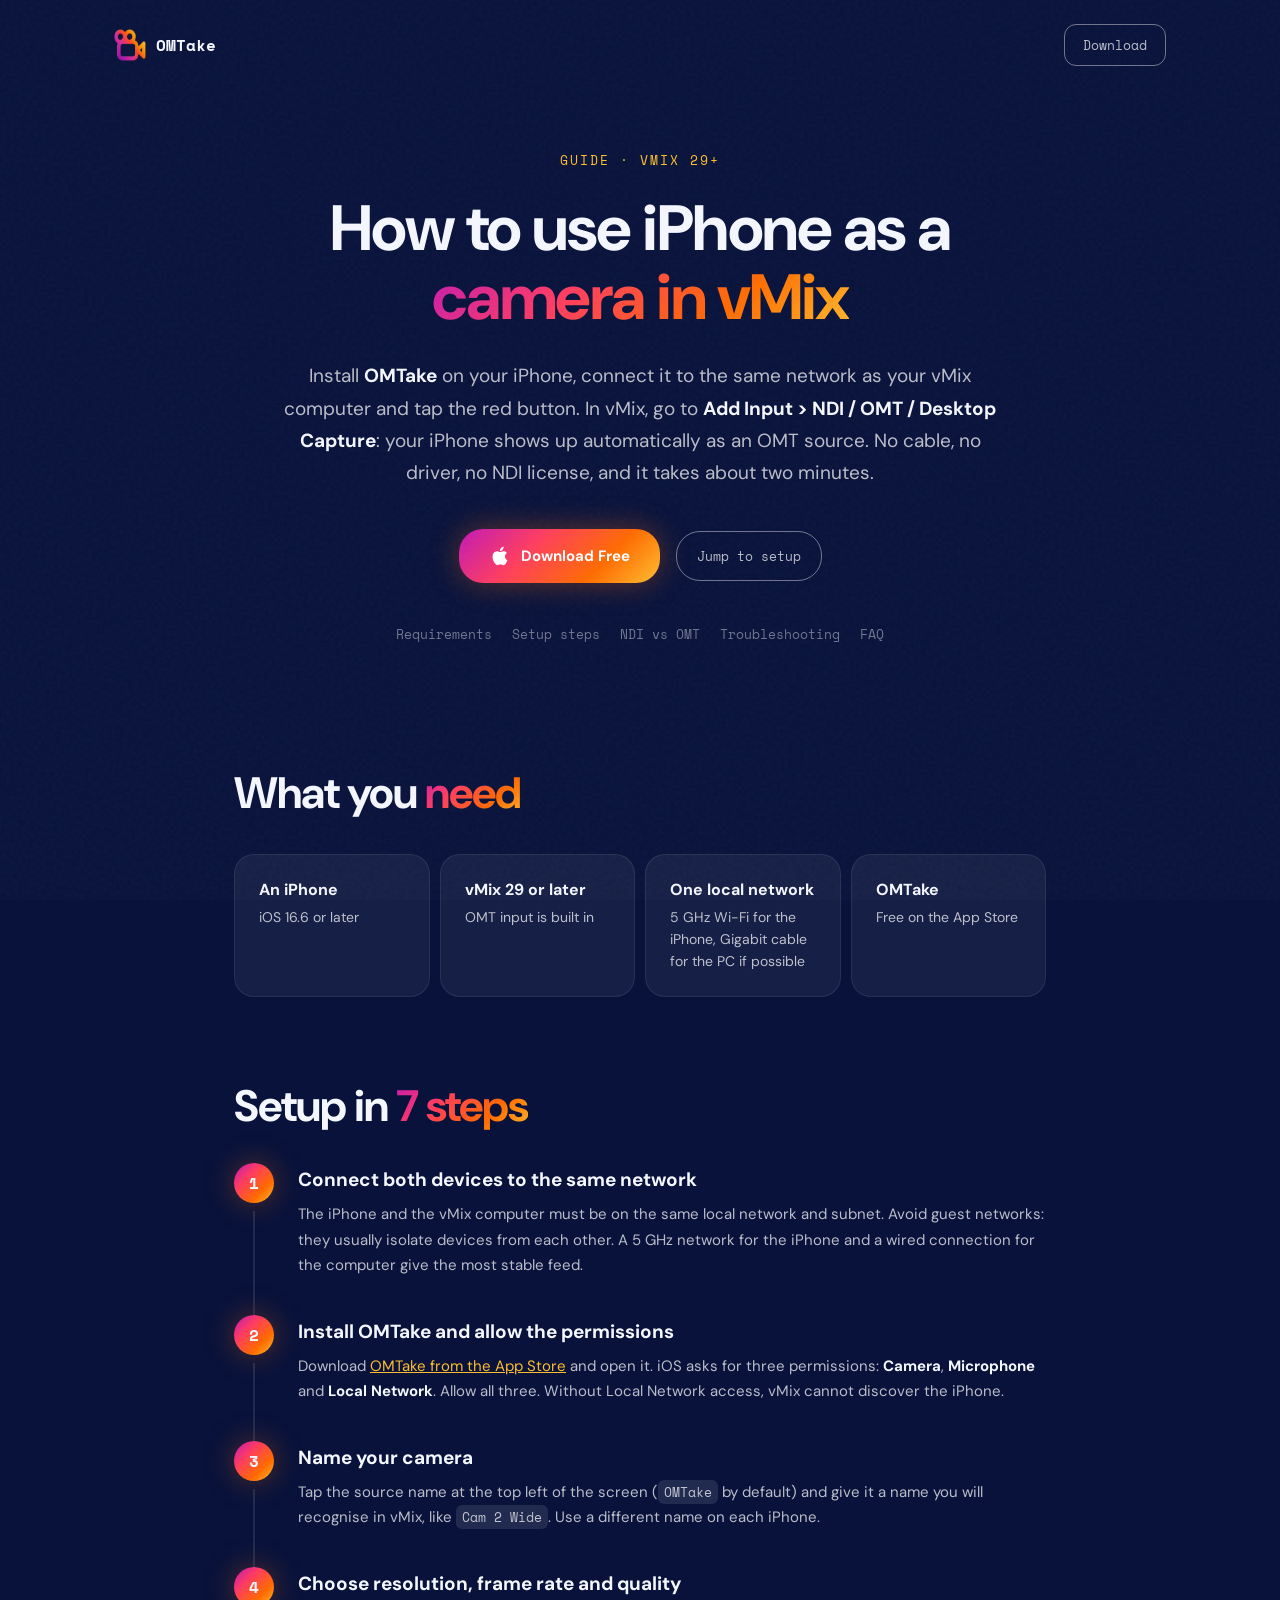
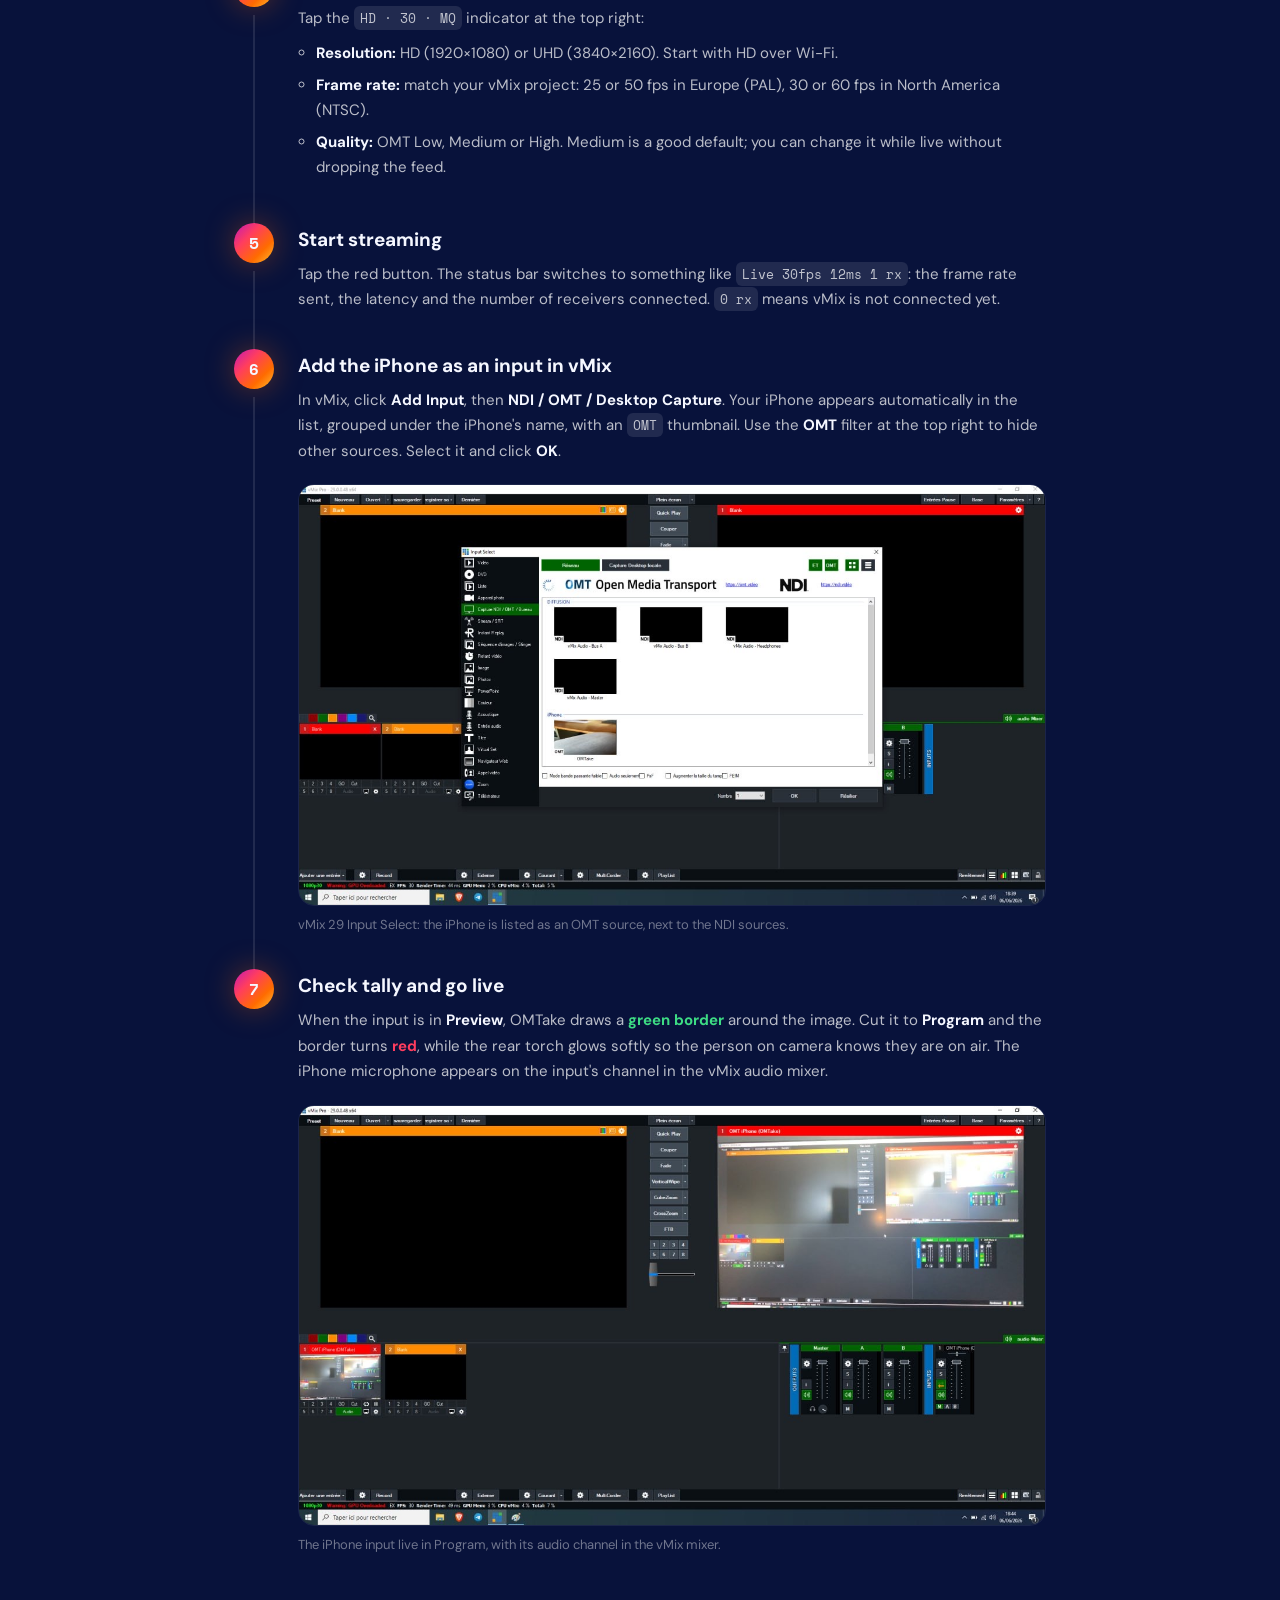
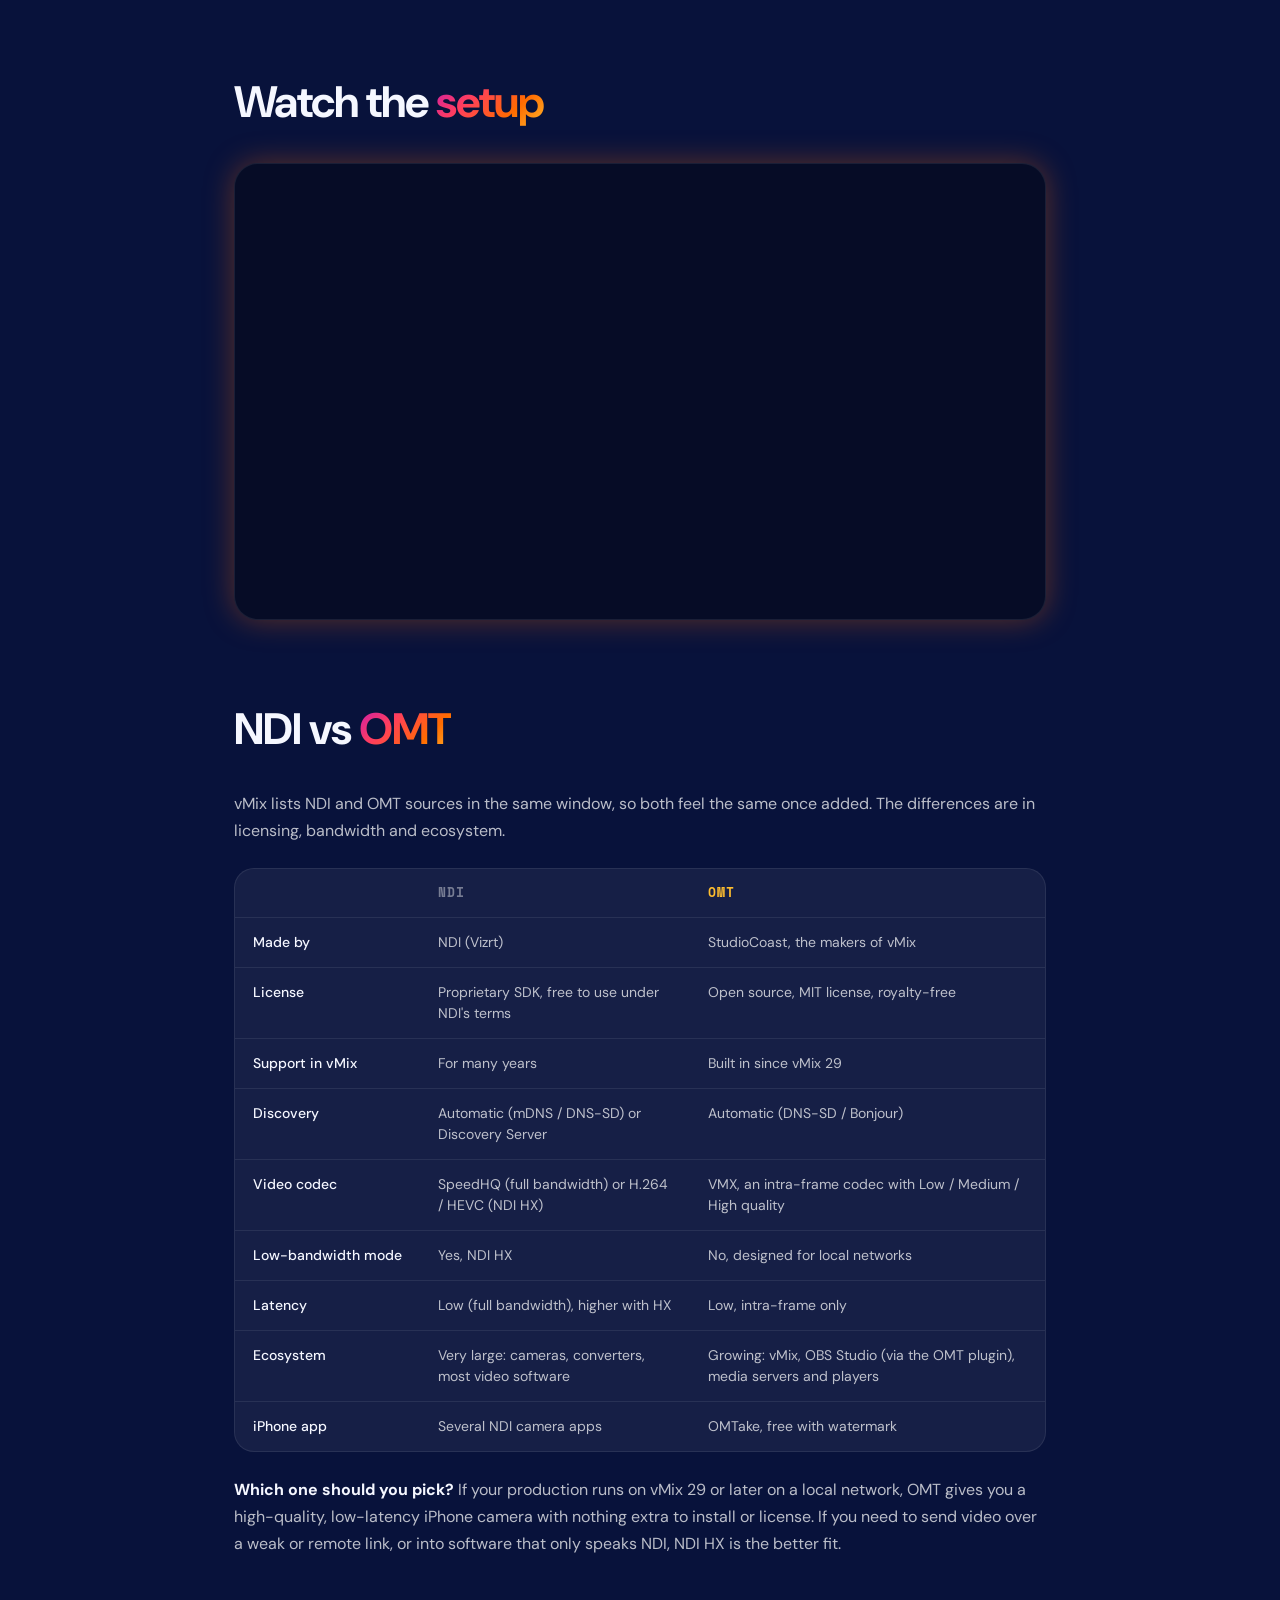
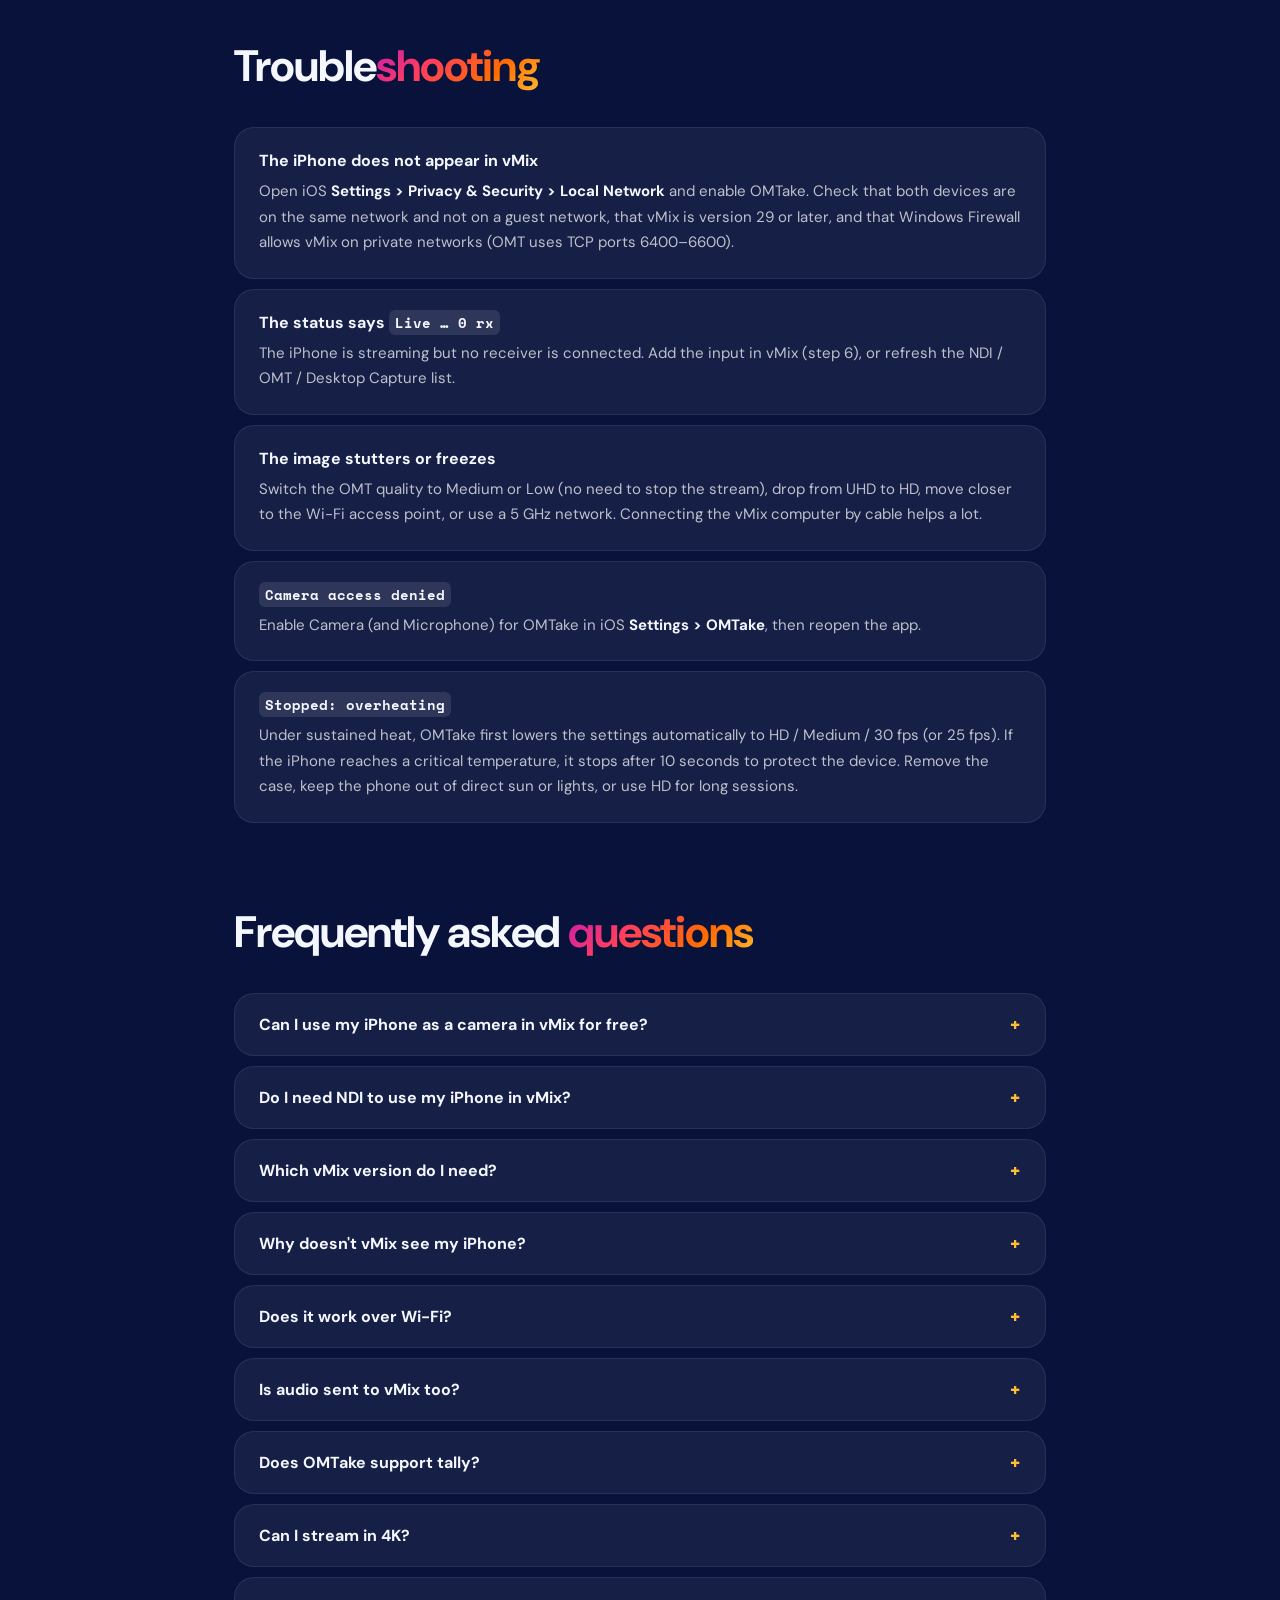
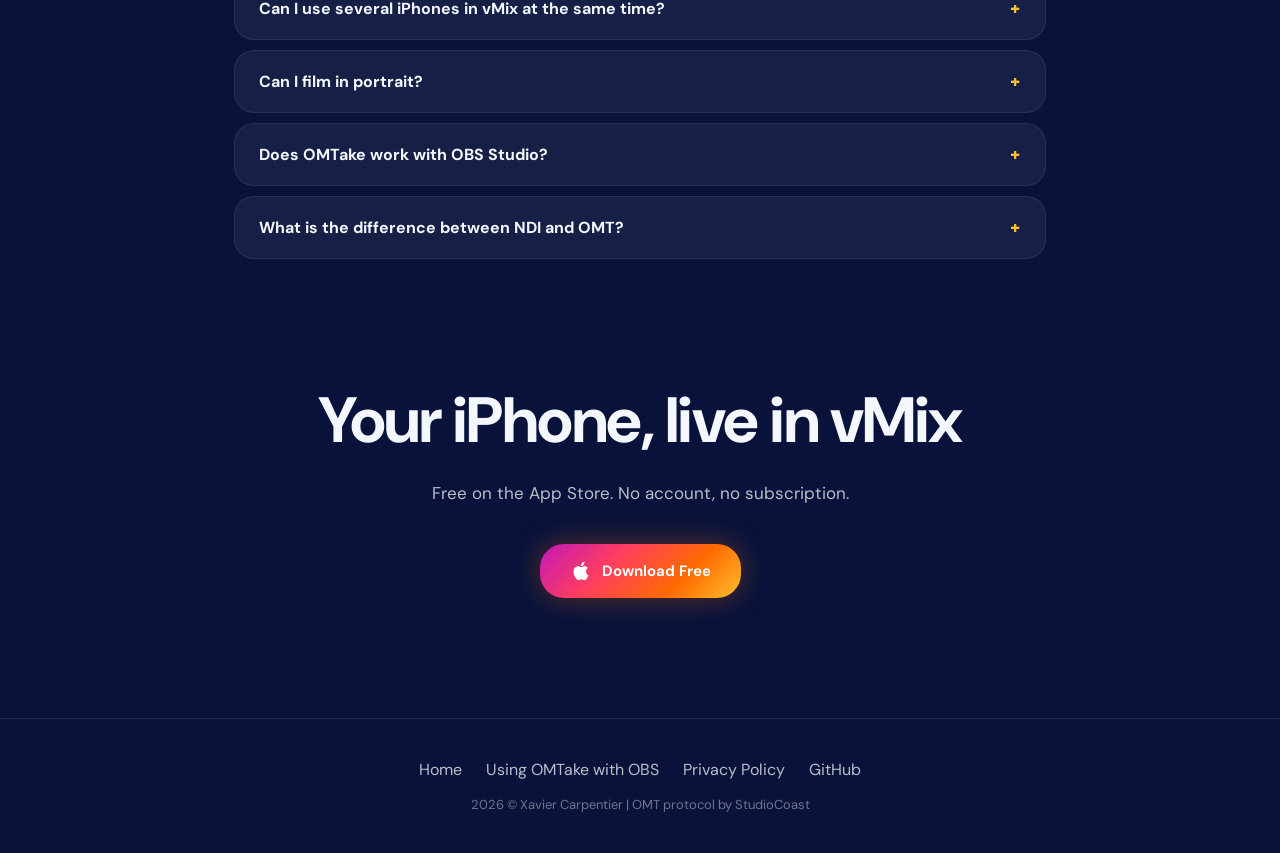
==== commit d60a2766: "feat: mention OBS Studio (via the OMT plugin) and mark tally as vMix only" ====
--- a/docs/how-to-use-iphone-as-camera-in-vmix/index.html
+++ b/docs/how-to-use-iphone-as-camera-in-vmix/index.html
@@ -16,18 +16,18 @@
     <meta property="og:url" content="https://omtake.app/how-to-use-iphone-as-camera-in-vmix/">
     <meta property="og:title" content="How to use iPhone as a camera in vMix">
     <meta property="og:description" content="Turn your iPhone into a wireless vMix camera over OMT in 2 minutes. Setup steps, NDI vs OMT comparison, troubleshooting and FAQ.">
-    <meta property="og:image" content="https://omtake.app/images/vmix-add-input-omtake.jpg">
-    <meta property="og:image:type" content="image/jpeg">
-    <meta property="og:image:width" content="1280">
-    <meta property="og:image:height" content="720">
-    <meta property="og:image:alt" content="The vMix Input Select window listing the iPhone as an OMT source named OMTake.">
+    <meta property="og:image" content="https://omtake.app/images/og-vmix-guide.png">
+    <meta property="og:image:type" content="image/png">
+    <meta property="og:image:width" content="1200">
+    <meta property="og:image:height" content="627">
+    <meta property="og:image:alt" content="“How to use iPhone as a camera in vMix” beside an iPhone running OMTake and the vMix Input Select window listing it as an OMT source.">
 
     <!-- Twitter / X -->
     <meta name="twitter:card" content="summary_large_image">
     <meta name="twitter:title" content="How to use iPhone as a camera in vMix">
     <meta name="twitter:description" content="Turn your iPhone into a wireless vMix camera over OMT in 2 minutes. Setup steps, NDI vs OMT comparison, troubleshooting and FAQ.">
-    <meta name="twitter:image" content="https://omtake.app/images/vmix-add-input-omtake.jpg">
-    <meta name="twitter:image:alt" content="The vMix Input Select window listing the iPhone as an OMT source named OMTake.">
+    <meta name="twitter:image" content="https://omtake.app/images/og-vmix-guide.png">
+    <meta name="twitter:image:alt" content="“How to use iPhone as a camera in vMix” beside an iPhone running OMTake and the vMix Input Select window listing it as an OMT source.">
 
     <link rel="preconnect" href="https://fonts.googleapis.com">
     <link href="https://fonts.googleapis.com/css2?family=DM+Sans:ital,wght@0,400;0,500;0,700&family=Space+Mono:wght@400;700&display=swap" rel="stylesheet">
@@ -69,9 +69,10 @@
                     { "@type": "Question", "name": "Why doesn't vMix see my iPhone?", "acceptedAnswer": { "@type": "Answer", "text": "In most cases Local Network access was denied for OMTake. Enable it in iOS Settings > Privacy & Security > Local Network. Also check that both devices are on the same network (not a guest network with client isolation), that vMix is version 29 or later, and that Windows Firewall allows vMix on private networks." } },
                     { "@type": "Question", "name": "Does it work over Wi-Fi?", "acceptedAnswer": { "@type": "Answer", "text": "Yes, OMTake streams over Wi-Fi. For a stable feed use a 5 GHz (or 6 GHz) network, keep the iPhone close to the access point, and connect the vMix computer with a cable. OMT is a high-quality, low-latency format, so it needs more bandwidth than compressed streaming." } },
                     { "@type": "Question", "name": "Is audio sent to vMix too?", "acceptedAnswer": { "@type": "Answer", "text": "Yes. The iPhone microphone is sent with the video and appears on the input's channel in the vMix audio mixer. You can mute it from the app." } },
-                    { "@type": "Question", "name": "Does OMTake support tally?", "acceptedAnswer": { "@type": "Answer", "text": "Yes. The image gets a green border when the input is in Preview and a red border when it is in Program. In Program the rear torch also lights up at low intensity." } },
+                    { "@type": "Question", "name": "Does OMTake support tally?", "acceptedAnswer": { "@type": "Answer", "text": "Yes, in vMix. The image gets a green border when the input is in Preview and a red border when it is in Program. In Program the rear torch also lights up at low intensity. Tally is a vMix-only feature." } },
                     { "@type": "Question", "name": "Can I stream in 4K?", "acceptedAnswer": { "@type": "Answer", "text": "Yes, OMTake can send UHD (3840×2160) at 25, 30, 50 or 60 fps, plus a 24 fps cinema mode. HD (1920×1080) is recommended over Wi-Fi and for long sessions because it uses less bandwidth and keeps the iPhone cooler." } },
                     { "@type": "Question", "name": "Can I use several iPhones in vMix at the same time?", "acceptedAnswer": { "@type": "Answer", "text": "Yes. Install OMTake on each iPhone and give each one a unique source name. Every iPhone appears as its own OMT source in vMix." } },
+                    { "@type": "Question", "name": "Does OMTake work with OBS Studio?", "acceptedAnswer": { "@type": "Answer", "text": "Yes, through the free, open-source OMT plugin for OBS Studio 31 or later. OMTake sends a standard OMT stream, and the plugin adds an OMT Source that receives it. Tally is vMix only." } },
                     { "@type": "Question", "name": "What is the difference between NDI and OMT?", "acceptedAnswer": { "@type": "Answer", "text": "Both are IP video protocols with automatic discovery on the local network. NDI is a proprietary SDK with a large ecosystem and a compressed HX mode for low bandwidth. OMT is open source under the MIT license, made by the vMix team, royalty-free and built into vMix 29 and later." } }
                 ]
             },
@@ -244,7 +245,7 @@
                         <tr>
                             <th scope="row">Ecosystem</th>
                             <td>Very large: cameras, converters, most video software</td>
-                            <td>Growing: vMix, media servers and players</td>
+                            <td>Growing: vMix, OBS Studio (via the OMT plugin), media servers and players</td>
                         </tr>
                         <tr>
                             <th scope="row">iPhone app</th>
@@ -312,7 +313,7 @@
                 </details>
                 <details>
                     <summary>Does OMTake support tally?</summary>
-                    <p>Yes. The image gets a green border when the input is in Preview and a red border when it is in Program. In Program the rear torch also lights up at low intensity.</p>
+                    <p>Yes, in vMix. The image gets a green border when the input is in Preview and a red border when it is in Program. In Program the rear torch also lights up at low intensity. Tally is a vMix-only feature.</p>
                 </details>
                 <details>
                     <summary>Can I stream in 4K?</summary>
@@ -325,6 +326,10 @@
                 <details>
                     <summary>Can I film in portrait?</summary>
                     <p>Yes. OMTake works in portrait and landscape and tells vMix the orientation. In portrait, the image is sent in a 16:9 frame with black bars on the sides.</p>
+                </details>
+                <details>
+                    <summary>Does OMTake work with OBS Studio?</summary>
+                    <p>Yes, through the free, open-source <a href="https://github.com/openmediatransport/omtplugin" target="blank">OMT plugin</a> for OBS Studio 31 or later. OMTake sends a standard OMT stream, and the plugin adds an <strong>OMT Source</strong> that receives it. Tally is vMix only. See <a href="../how-to-use-iphone-as-camera-in-obs/">Using OMTake with OBS Studio</a>.</p>
                 </details>
                 <details>
                     <summary>What is the difference between NDI and OMT?</summary>
@@ -347,6 +352,7 @@
     <footer>
         <div class="footer-links">
             <a href="../">Home</a>
+            <a href="../how-to-use-iphone-as-camera-in-obs/">Using OMTake with OBS</a>
             <a href="../privacy.html">Privacy Policy</a>
             <a href="https://github.com/xcarpentier/omtake">GitHub</a>
         </div>
